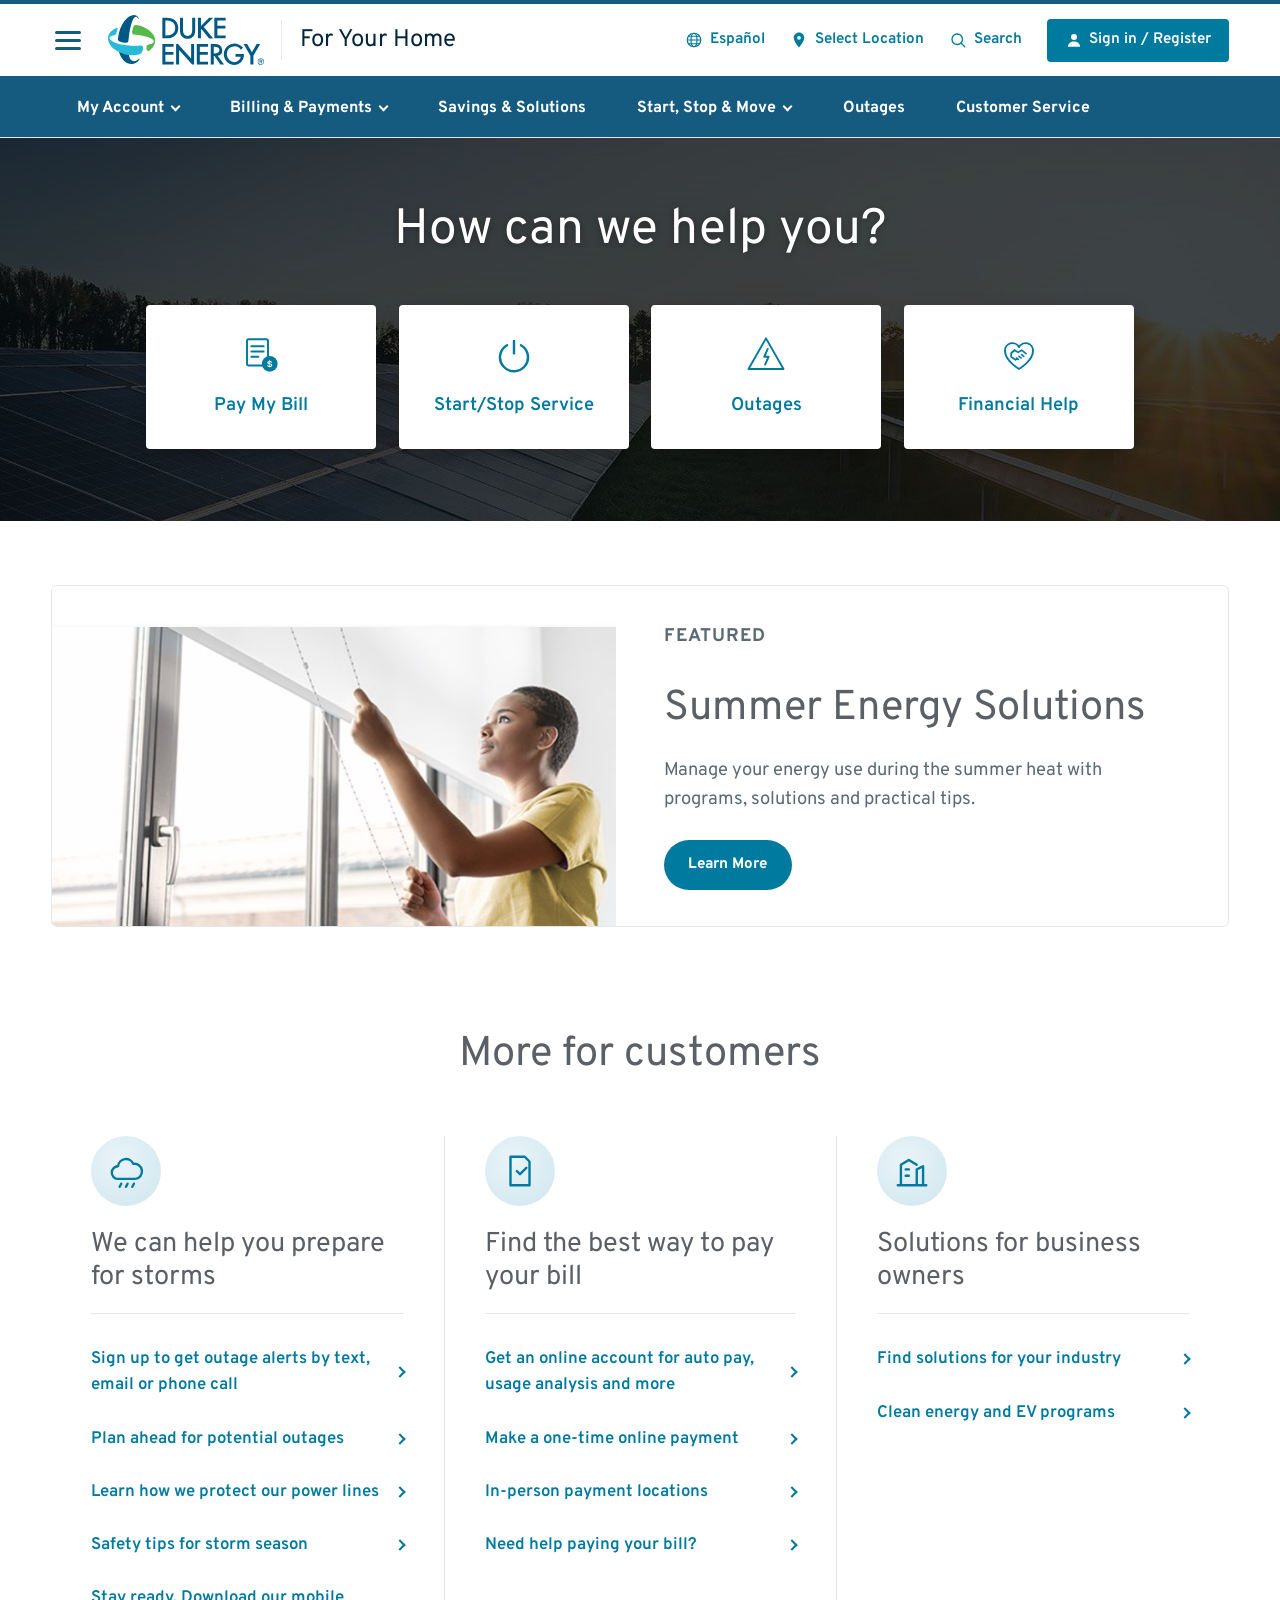
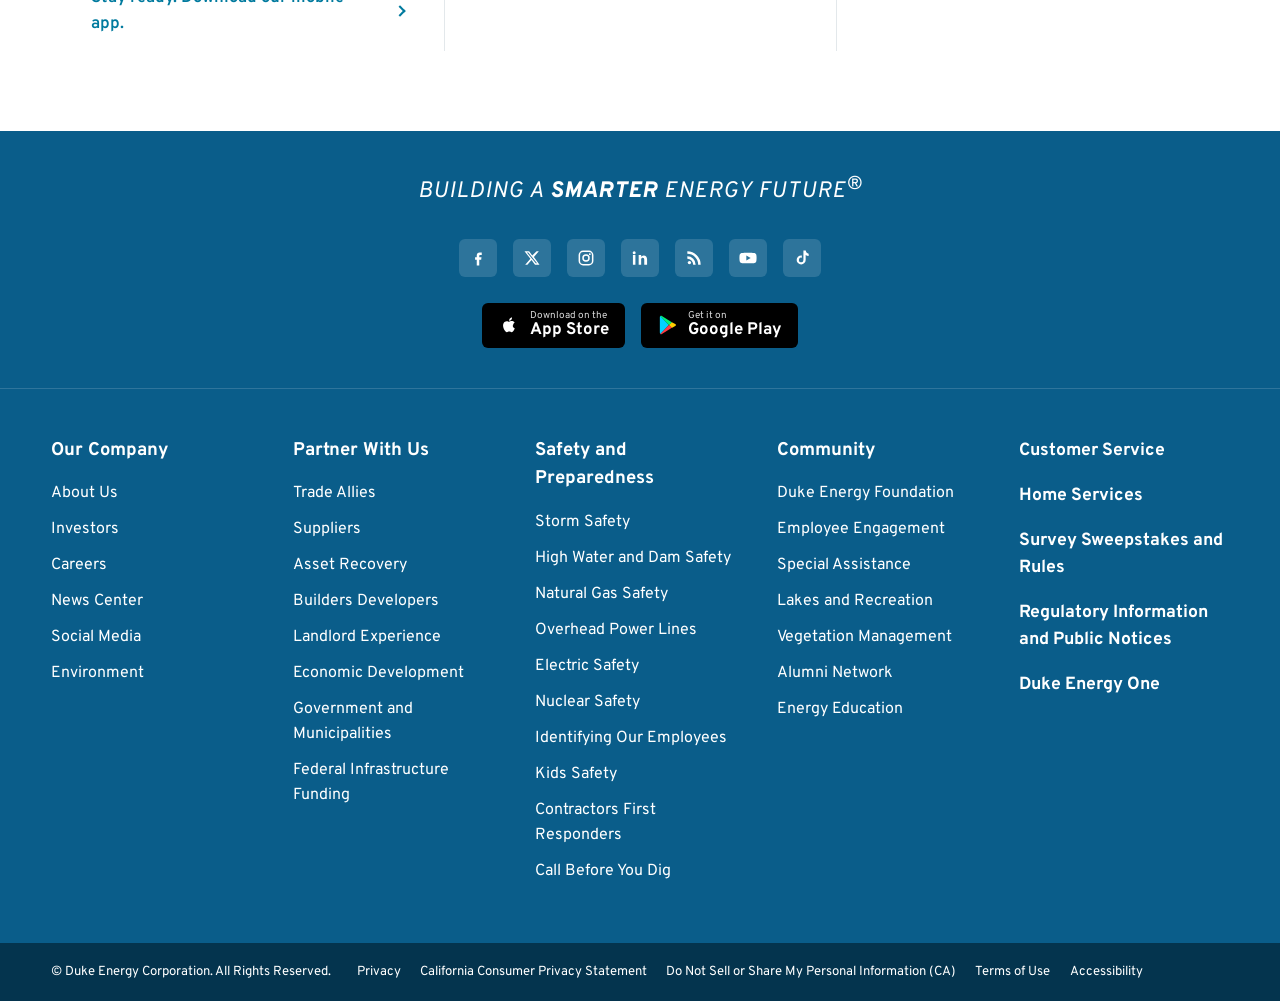
==== bill.html @ d76aa955 "Add pages 2 and 3 to the energy bill Adds the 'We're here for you / Important to know' page (2) and " ====
<!DOCTYPE html>
<html lang="en">
<head>
  <meta charset="UTF-8" />
  <meta name="viewport" content="width=device-width, initial-scale=1.0" />
  <title>Your Energy Bill | Duke Energy</title>
  <link rel="stylesheet" href="styles.css" />
  <link rel="preconnect" href="https://fonts.googleapis.com" />
  <link href="https://fonts.googleapis.com/css2?family=Overpass:wght@400;500;600;700;800&display=swap" rel="stylesheet" />
</head>
<body class="billbody">
  <!-- Educational replica — recreated styling/logo; not affiliated with Duke Energy. -->

  <div class="billbar container">
    <a href="dashboard.html" class="billbar__back">&larr; Back to My Account</a>
    <button class="dbtn dbtn--primary" id="printBtn">Download / Print PDF</button>
  </div>

  <div class="billpage" id="billPage">
    <!-- ===== Top: masthead ===== -->
    <div class="bill-top">
      <div class="bill-brand">
        <span class="bill-brand__mark">
          <img src="assets/logoduke.svg" alt="Duke Energy" class="bill-logo" />
          <span class="bill-brand__sub">FLORIDA</span>
        </span>
        <div class="bill-brand__contact">
          <span>duke-energy.com</span>
          <span>1-800-777-9898</span>
        </div>
      </div>
      <div class="bill-head">
        <h1>Your Energy Bill</h1>
        <span class="bill-head__page">Page 1 of 3</span>
        <table class="bill-head__meta">
          <tr><td class="lbl">Service address</td><td></td></tr>
          <tr><td class="name" id="bName"></td><td class="bill-head__date"><span>Bill date &nbsp;&nbsp;&nbsp;&nbsp;&nbsp;&nbsp;&nbsp;&nbsp;&nbsp;&nbsp;&nbsp;&nbsp;&nbsp;&nbsp;&nbsp;&nbsp;&nbsp;&nbsp;&nbsp;&nbsp;&nbsp;&nbsp;</span><strong id="bBillDate"></strong></td></tr>
          <tr><td id="bAddr1"></td><td class="bill-head__date"><span>For service &nbsp;&nbsp;&nbsp;&nbsp;&nbsp;&nbsp;&nbsp;&nbsp;&nbsp;</span><strong id="bService"></strong></td></tr>
          <tr><td id="bAddr2"></td><td class="bill-head__date"><span>&nbsp;&nbsp;&nbsp;&nbsp;&nbsp;&nbsp;&nbsp;&nbsp;&nbsp;&nbsp;&nbsp;&nbsp;&nbsp;&nbsp;&nbsp;&nbsp;&nbsp;&nbsp;&nbsp;&nbsp;&nbsp;&nbsp;&nbsp;&nbsp;&nbsp;&nbsp;&nbsp;&nbsp;&nbsp;&nbsp;&nbsp;&nbsp;&nbsp;&nbsp;&nbsp;&nbsp;&nbsp;&nbsp;&nbsp;&nbsp;&nbsp;&nbsp;&nbsp;&nbsp;&nbsp;&nbsp;&nbsp;&nbsp;&nbsp;</span><strong id="bDays"></strong></td></tr>
          <tr><td></td><td class="bill-head__acct"><span>Account number</span><strong id="bAcct"></strong></td></tr>
        </table>
      </div>
    </div>

    <!-- ===== Billing summary + thank you ===== -->
    <div class="bill-mid">
      <div class="bill-summary">
        <h2 class="bill-h">Billing summary</h2>
        <table class="bill-sumtable" id="bSummary"></table>
      </div>
      <div class="bill-thanks">
        <span class="bill-thanks__icon">
          <svg viewBox="0 0 24 24" fill="currentColor" aria-hidden="true"><circle cx="12" cy="12" r="11"/><text x="12" y="17" text-anchor="middle" font-size="14" font-weight="700" fill="#fff" font-family="Arial">$</text></svg>
        </span>
        <p class="bill-thanks__lead">Thank you for your payment.</p>
        <p>Do you or does someone you know need help with energy bills or other essentials as a result of the pandemic? Help is available through new and existing federal assistance programs for those that qualify.</p>
        <p>Duke Energy is here to help you save on your summer energy bills. See all the ways we can help you lower your energy use and better manage your bills at duke-energy.com/SummerHeat.</p>
      </div>
    </div>

    <!-- ===== Usage snapshot ===== -->
    <h2 class="bill-h bill-h--usage">Your usage snapshot</h2>
    <div class="bill-usage">
      <div class="bill-chart">
        <p class="bill-chart__title">Electric usage history</p>
        <div class="bill-chart__plot" id="bChart"></div>
      </div>
    </div>
    <p class="bill-temp__title">Average temperature in degrees</p>
    <div class="bill-temp" id="bTemps"></div>
    <table class="bill-usetable">
      <thead><tr><th></th><th>Current Month</th><th id="bLastYearHd"></th><th>12-Month Usage</th><th>Avg Monthly Usage</th></tr></thead>
      <tbody>
        <tr>
          <td class="bill-usetable__row">Electric (kWh)</td>
          <td id="bCurMonth"></td>
          <td id="bLastYear"></td>
          <td id="b12mo"></td>
          <td id="bAvg"></td>
        </tr>
      </tbody>
    </table>
    <p class="bill-usetable__note">12-month usage based on most recent history</p>

    <!-- ===== Payment stub ===== -->
    <div class="bill-perf"><span>Please return this portion with your payment.  Thank you for your business.</span></div>

    <div class="bill-stub">
      <div class="bill-stub__left">
        <div class="bill-brand">
          <span class="bill-brand__mark bill-brand__mark--sm">
            <img src="assets/logoduke.svg" alt="Duke Energy" class="bill-logo bill-logo--sm" />
            <span class="bill-brand__sub">FLORIDA</span>
          </span>
        </div>
        <p class="bill-stub__mail">Duke Energy Return Mail<br>PO Box 1090<br>Charlotte, NC 28201-1090</p>
        <p class="bill-stub__cust"><strong id="bStubName"></strong><br><span id="bStubAddr1"></span><br><span id="bStubAddr2"></span></p>
        <p class="bill-stub__proc">Duke Energy Payment Processing<br>PO Box 1094<br>Charlotte, NC 28201-1094</p>
      </div>
      <div class="bill-stub__right">
        <p class="bill-stub__note"><strong>Mail your payment at least 7 days before the due date</strong> or pay instantly at duke-energy.com/billing.</p>
        <div class="bill-stub__acctrow">
          <span>Account number</span><strong id="bStubAcct"></strong>
        </div>
        <div class="bill-stub__draft">
          <p class="bill-stub__drafthd">Amount of automatic draft</p>
          <div class="bill-stub__draftbox">
            <div class="bill-stub__amt"><strong id="bStubAmt"></strong><span>by <em id="bStubDue"></em></span></div>
            <p class="bill-stub__draftnote">Your payment is scheduled to be made by monthly automatic draft on <span id="bStubDue2"></span></p>
          </div>
        </div>
        <div class="bill-stub__lines">
          <div><span class="bill-stub__line"></span><small>Add here, to help others with a contribution to Share the Light</small></div>
          <div><span class="bill-stub__line"></span><small>Amount enclosed</small></div>
        </div>
      </div>
    </div>
    <div class="bill-barcode" id="bBarcode"></div>
  </div>

  <!-- ===================== PAGE 2 ===================== -->
  <div class="billpage billpage--cont">
    <div class="bill-pagehead">
      <div class="bill-brand">
        <span class="bill-brand__mark">
          <img src="assets/logoduke.svg" alt="Duke Energy" class="bill-logo" />
          <span class="bill-brand__sub">FLORIDA</span>
        </span>
        <div class="bill-brand__contact">
          <span>duke-energy.com</span>
          <span>1-800-777-9898</span>
        </div>
      </div>
      <div class="bill-pagehead__right">
        <span>Page 2 of 3</span>
        <span>Account number <strong id="p2Acct"></strong></span>
      </div>
    </div>

    <div class="bill-cols2">
      <!-- We're here for you -->
      <div>
        <h2 class="bill-hh">We&rsquo;re here for you</h2>

        <div class="bill-sec">
          <h4>Report an emergency</h4>
          <div class="bill-line"><span>Electric outage</span><span class="v">duke-energy.com/outages<br>800.419.6356</span></div>
        </div>

        <div class="bill-sec">
          <h4>Convenient ways to pay your bill</h4>
          <div class="bill-line"><span>Online</span><span class="v">duke-energy.com/billing</span></div>
          <div class="bill-line"><span>Automatically from your bank account</span><span class="v">duke-energy.com/automatic-draft</span></div>
          <div class="bill-line"><span>Speedpay (fee may apply)</span><span class="v">duke-energy.com/pay-now<br>1-800-777-9898</span></div>
          <div class="bill-line"><span>By mail payable to Duke Energy</span><span class="v">P.O. Box 1094<br>Charlotte, NC 28201-1094</span></div>
          <div class="bill-line"><span>In person</span><span class="v">duke-energy.com/location</span></div>
        </div>

        <div class="bill-sec">
          <h4>Help managing your account <span class="muted">(not applicable for all customers)</span></h4>
          <div class="bill-line"><span>Register for free paperless billing</span><span class="v">duke-energy.com/paperless</span></div>
          <div class="bill-line"><span>Home</span><span class="v">duke-energy.com/manage-home</span></div>
          <div class="bill-line"><span>Business</span><span class="v">duke-energy.com/manage-bus</span></div>
        </div>

        <div class="bill-sec">
          <h4>General questions or concerns</h4>
          <div class="bill-line"><span>Online</span><span class="v">duke-energy.com</span></div>
          <div class="bill-line"><span>Home: Mon - Fri (7 a.m. to 7 p.m.)</span><span class="v">1-800-777-9898</span></div>
          <div class="bill-line"><span>Business: Mon - Fri (7 a.m. to 6 p.m.)</span><span class="v">866.582.6345</span></div>
          <div class="bill-line"><span>For hearing impaired TDD/TTY</span><span class="v">888.762.2724 or 711</span></div>
          <div class="bill-line"><span>International</span><span class="v">1.407.629.1010</span></div>
        </div>

        <div class="bill-sec">
          <h4>Check utility rates</h4>
          <div class="bill-line"><span>Check rates and charges</span><span class="v">duke-energy.com/rates</span></div>
        </div>

        <div class="bill-sec">
          <h4>Correspond with Duke Energy Florida <span class="muted">(not for payment)</span></h4>
          <div class="bill-line"><span>P.O. Box 1771<br>St. Petersburg, FL 33731</span><span class="v"></span></div>
        </div>
      </div>

      <!-- Important to know -->
      <div>
        <h2 class="bill-hh">Important to know</h2>
        <div class="bill-imp">
          <h4>Your next meter reading: <span id="p2NextRead"></span></h4>
          <p>Make sure we can safely access your meter. Don&rsquo;t worry if your digital meter flashes eights from time to time. That&rsquo;s a normal part of the energy measuring process.</p>
        </div>
        <div class="bill-imp">
          <h4>Your electric service may be disconnected if your payment is past due</h4>
          <p>If payment for your electric service is past due, we may begin disconnection procedures. If your service is disconnected because of a missed payment, you must pay your past-due balance in full, plus a reconnection fee of $12.94 during office hours or $19.48 after hours, before your service will be reconnected. A security deposit may also be required.</p>
        </div>
        <div class="bill-imp">
          <h4>Electric service does not depend on payment for other products or services</h4>
          <p>Non-payment for non-regulated products or services (such as surge protection or equipment service contracts) may result in removal from the program but will not result in disconnection of electric service.</p>
        </div>
        <div class="bill-imp">
          <h4>When you pay by check</h4>
          <p>We may process the payment as a regular check or convert it into a one-time electronic check payment.</p>
        </div>
        <div class="bill-imp">
          <h4>Late payment charges</h4>
          <p>A late payment charge of 0.0% will be added for any past due utility balance not paid by the due date.</p>
        </div>
        <div class="bill-imp">
          <h4>Storm Recovery Charge</h4>
          <p>This bill charge was approved in a financing order issued to DEF by the FPSC to recover storm recovery property. As approved by the FPSC, a special purpose entity is the owner of the rights to collect the storm recovery charge and DEF acts as the agent collecting for the special purpose entity. Visit duke-energy.com/SRC to learn more.</p>
        </div>
        <div class="bill-imp">
          <h4>Para nuestros clientes que hablan Espa&ntilde;ol</h4>
          <p>Representantes biling&uuml;es est&aacute;n disponibles para asistirle de lunes a viernes de 7 a.m. - 7 p.m. Para obtener m&aacute;s informaci&oacute;n o reportar problemas con su servicio el&eacute;ctrico, favor de llamar al 1-800-777-9898.</p>
        </div>
      </div>
    </div>
  </div>

  <!-- ===================== PAGE 3 ===================== -->
  <div class="billpage billpage--cont">
    <div class="bill-pagehead">
      <div class="bill-brand">
        <span class="bill-brand__mark">
          <img src="assets/logoduke.svg" alt="Duke Energy" class="bill-logo" />
          <span class="bill-brand__sub">FLORIDA</span>
        </span>
        <div class="bill-brand__contact">
          <span>duke-energy.com</span>
          <span>1-800-777-9898</span>
        </div>
      </div>
      <div class="bill-pagehead__right">
        <span>Page 3 of 3</span>
        <span>Account number <strong id="p3Acct"></strong></span>
      </div>
    </div>

    <h2 class="bill-hh">Your usage snapshot - Continued</h2>
    <div class="bill-usebox">
      <p class="bill-detbox__title">Current electric usage for meter number <span id="p3Meter"></span></p>
      <p class="bill-usebox__loc">Location: HOUSE</p>
      <div class="bill-li"><span>Actual reading on <span id="p3ActLabel"></span></span><span id="p3Actual"></span></div>
      <div class="bill-li bill-li--ul"><span>Previous reading on <span id="p3PrevLabel"></span></span><span id="p3Prev"></span></div>
      <div class="bill-li bill-li--ul2"><span>Energy Used</span><span id="p3Used"></span></div>
      <div class="bill-li"><span>Billed kWh</span><span id="p3Billed"></span></div>
    </div>

    <div class="bill-usebox">
      <p class="bill-detbox__title">Street Lighting</p>
      <p class="bill-detbox__sub">Billing period <span id="p3SLPeriod"></span></p>
      <table class="bill-sltable">
        <thead><tr><th>Description</th><th>Quantity</th><th>Usage</th></tr></thead>
        <tbody>
          <tr><td>SV 95HL UG WP5</td><td>1</td><td>46 kWh</td></tr>
        </tbody>
        <tfoot><tr><td>Total</td><td>1</td><td>46 kWh</td></tr></tfoot>
      </table>
    </div>

    <h2 class="bill-hh">Billing details - Lighting</h2>
    <div class="bill-detail">
      <div class="bill-detbox">
        <p class="bill-detbox__title">Billing Period - <span id="p3LightPeriod"></span></p>
        <div id="p3LightRows"></div>
      </div>
      <p class="bill-detnote">Your current rate is Street Lighting Service - Residential Subdivisions (SLR).</p>
    </div>

    <h2 class="bill-hh">Billing details - Electric</h2>
    <div class="bill-detail">
      <div class="bill-detbox">
        <p class="bill-detbox__title">Billing Period - <span id="p3ElecPeriod"></span></p>
        <p class="bill-detbox__sub">Meter - <span id="p3ElecMeter"></span></p>
        <div id="p3ElecRows"></div>
      </div>
      <p class="bill-detnote">Your current rate is Residential Service (RES).</p>
    </div>

    <h2 class="bill-hh">Billing details - Taxes</h2>
    <div class="bill-detail">
      <div class="bill-detbox">
        <div class="bill-li"><span>Sales Tax For Utility</span><span id="p3Tax"></span></div>
        <div class="bill-li bill-li--total"><span>Total Taxes</span><span id="p3TaxTotal"></span></div>
      </div>
      <p class="bill-detnote"></p>
    </div>
  </div>

  <script src="accounts.js?v=5"></script>
  <script src="bill.js?v=4"></script>
</body>
</html>
---- styles.css ----
:root {
  --navy: #04263d;
  --teal: #007a9e;
  --teal-dark: #0a5c87;
  --teal-bright: #2aa7c4;
  --accent: #007a9e;
  --accent-dark: #0a5c87;
  --ink: #34393d;
  --muted: #5b6b73;
  --line: #e3e8eb;
  --bg-soft: #f4f7f8;
  --white: #fff;
  --radius: 10px;
  --shadow: 0 8px 28px rgba(0, 60, 95, 0.12);

  /* Duke-specific */
  --duke-nav: #155b80;
  --duke-footer: #0a5d8a;
  --duke-footer-dark: #04344e;
  --duke-link: #007a9e;
}

* { box-sizing: border-box; }

body {
  margin: 0;
  font-family: "Interstate", "Overpass", "Helvetica Neue", Arial, sans-serif;
  color: var(--ink);
  background: var(--white);
  line-height: 1.55;
}

img { max-width: 100%; display: block; }
a { color: var(--teal-dark); text-decoration: none; }
a:hover { text-decoration: underline; }

.container { width: min(1180px, 92%); margin: 0 auto; }

/* Buttons */
.btn {
  display: inline-flex;
  align-items: center;
  gap: .5rem;
  font-weight: 700;
  border: 2px solid transparent;
  border-radius: 999px;
  padding: .7rem 1.4rem;
  cursor: pointer;
  font-size: .95rem;
  transition: transform .12s ease, background .15s ease, color .15s ease;
  text-decoration: none;
}
.btn:hover { text-decoration: none; transform: translateY(-1px); }
.btn--sm { padding: .35rem .9rem; font-size: .8rem; }
.btn--lg { padding: .85rem 1.9rem; font-size: 1.05rem; }
.btn--primary { background: var(--teal-dark); color: #fff; }
.btn--primary:hover { background: var(--navy); }
.btn--accent { background: var(--accent); color: #fff; }
.btn--accent:hover { background: var(--accent-dark); }
.btn--ghost { background: transparent; color: #fff; border-color: rgba(255,255,255,.7); }
.btn--ghost:hover { background: rgba(255,255,255,.15); }

/* Topbar */
.topbar { background: var(--navy); color: #cfe4ee; font-size: .82rem; }
.topbar__inner { display: flex; justify-content: space-between; align-items: center; padding: .45rem 0; }
.topbar a { color: #cfe4ee; }
.topbar a:hover { color: #fff; }
.topbar__divider { margin: 0 .65rem; opacity: .4; }
.topbar__right { display: flex; align-items: center; gap: .7rem; }
.topbar__phone { font-weight: 700; color: #fff !important; }

/* Gold brand bar */
.goldbar { height: 7px; background: linear-gradient(90deg, #f6bc00 0%, #FFD200 50%, #f6bc00 100%); }

/* Header */
.header { background: #fff; position: sticky; top: 0; z-index: 50; box-shadow: 0 1px 0 var(--line); }
.header__row { display: flex; align-items: stretch; gap: 1.6rem; padding: 0; }

.logo { display: flex; align-items: center; gap: .6rem; padding: .7rem 0; }
.logo img { display: block; height: 46px; width: auto; }
.logo--footer img { height: 44px; }
.logo__mark {
  width: 46px; height: 46px; border-radius: 8px;
  background: linear-gradient(135deg, var(--teal-bright), var(--teal-dark));
  color: #fff; font-weight: 800; font-size: 1.15rem;
  display: grid; place-items: center; letter-spacing: -1px;
}
.logo__text { display: flex; flex-direction: column; line-height: 1; font-weight: 800; color: var(--navy); font-size: 1.05rem; letter-spacing: .5px; }
.logo__text strong { color: var(--teal); }
.logo__text small { font-weight: 600; font-size: .55rem; letter-spacing: 2px; color: var(--muted); margin-top: 3px; }

/* Audience tabs (For Your Home / Business) */
.audience-toggle { display: flex; align-items: flex-end; gap: 2px; }
.audience-toggle__btn { border: 0; background: transparent; padding: 0 1.1rem; font-weight: 600; color: var(--navy); cursor: pointer; font-size: .98rem; align-self: stretch; }
.audience-toggle__btn.is-active { background: var(--bg-soft); color: var(--navy); box-shadow: inset 0 -3px 0 var(--navy); }

.nav-toggle { display: none; flex-direction: column; gap: 5px; background: none; border: 0; cursor: pointer; padding: 6px; margin-left: auto; align-self: center; }
.nav-toggle span { width: 26px; height: 3px; background: var(--navy); border-radius: 2px; }

/* Primary nav (top white row, right side) */
.topnav { margin-left: auto; display: flex; align-items: stretch; }
.topnav__list { list-style: none; display: flex; gap: .1rem; margin: 0; padding: 0; align-items: stretch; }
.topnav__list > li { display: flex; }
.topnav__icons { display: flex; align-items: center; gap: .1rem; padding-left: .6rem; }

/* Secondary nav (gray bar, left side) */
.subnav { background: var(--bg-soft); border-top: 1px solid var(--line); border-bottom: 1px solid var(--line); }
.subnav__row { display: flex; align-items: center; justify-content: space-between; gap: 1rem; }
.subnav__news { color: #005faa; font-size: .92rem; white-space: nowrap; }
.subnav__news:hover { text-decoration: underline; }
.mainnav { position: static; }
.mainnav__list { list-style: none; display: flex; gap: .2rem; margin: 0; padding: 0; align-items: stretch; }
.has-mega { display: flex; }
.mainnav__top {
  background: none; border: 0; font: inherit; font-weight: 700; color: var(--navy);
  padding: 1.05rem 1.05rem; display: flex; align-items: center; gap: .55rem;
  cursor: pointer; font-size: .95rem; border-bottom: 3px solid transparent;
}
.has-mega:hover .mainnav__top,
.mainnav__top:focus-visible { background: var(--bg-soft); color: var(--teal-dark); }
.chev { width: 7px; height: 7px; border-right: 2px solid currentColor; border-bottom: 2px solid currentColor; transform: translateY(-2px) rotate(45deg); transition: transform .18s ease; }
.has-mega:hover .chev { transform: translateY(1px) rotate(-135deg); }

/* Mega menu panel */
.mega {
  display: none; position: absolute; left: 0; right: 0; top: 100%;
  background: var(--bg-soft); box-shadow: 0 14px 24px rgba(0,60,95,.12);
  border-top: 1px solid var(--line); z-index: 60;
}
.has-mega:hover .mega { display: block; }
.mega__inner { display: flex; gap: 4rem; padding: 2.4rem 0 2.8rem; align-items: flex-start; }
.mega__col { display: flex; flex-direction: column; gap: 1.6rem; min-width: 220px; }
.mega__group ul { list-style: none; margin: .4rem 0 0; padding: 0; }
.mega__group li { margin: 0; }
.mega__head { display: block; color: #005faa; font-weight: 700; font-size: 1.12rem; }
.mega__head--solo { font-size: 1.12rem; }
.mega__group a:not(.mega__head) { display: block; color: #333; padding: .32rem 0; font-size: 1rem; }
.mega__group a:not(.mega__head):hover { color: #005faa; text-decoration: none; }
.mega__head:hover { text-decoration: underline; }

.navicon { background: none; border: 0; color: #005faa; cursor: pointer; font-size: 1.2rem; padding: .4rem; line-height: 1; }
.navicon:hover { color: var(--teal-dark); }
.navicon--user { font-size: 1.45rem; }

/* Hero */
.hero { position: relative; overflow: hidden; }
.hero__slide { display: none; min-height: 460px; background-image: var(--img); background-size: cover; background-position: center right; position: relative; }
.hero__slide::before { content: ""; position: absolute; inset: 0; background: linear-gradient(90deg, rgba(0,42,85,.88) 0%, rgba(0,55,107,.6) 38%, rgba(0,55,107,.05) 68%, rgba(0,55,107,0) 100%); }
.hero__slide.is-active { display: block; animation: fade .6s ease; }
@keyframes fade { from { opacity: 0; } to { opacity: 1; } }
.hero__inner { display: flex; align-items: center; min-height: 460px; padding: 3rem 0; position: relative; z-index: 1; }
.hero__content { max-width: 560px; color: #fff; }
.hero__eyebrow { text-transform: uppercase; letter-spacing: 2px; font-weight: 700; font-size: .8rem; color: #ffd9ad; margin: 0 0 .6rem; }
.hero__title { font-size: clamp(1.9rem, 4vw, 3rem); line-height: 1.1; margin: 0 0 1rem; }
.hero__sub { font-size: 1.1rem; margin: 0 0 1.6rem; color: rgba(255,255,255,.92); }

.hero__arrow { position: absolute; top: 50%; transform: translateY(-50%); background: rgba(255,255,255,.2); border: 0; color: #fff; width: 46px; height: 46px; border-radius: 50%; font-size: 1.6rem; cursor: pointer; }
.hero__arrow:hover { background: rgba(255,255,255,.35); }
.hero__arrow--prev { left: 18px; }
.hero__arrow--next { right: 18px; }
.hero__dots { position: absolute; bottom: 18px; left: 50%; transform: translateX(-50%); display: flex; gap: 10px; }
.hero__dots button { width: 11px; height: 11px; border-radius: 50%; border: 0; background: rgba(255,255,255,.5); cursor: pointer; }
.hero__dots button.is-active { background: #fff; }

/* Quick actions */
.quick { background: #fff; margin-top: -32px; position: relative; z-index: 5; }
.quick__grid { display: grid; grid-template-columns: repeat(5, 1fr); gap: 1rem; background: #fff; border-radius: var(--radius); box-shadow: var(--shadow); padding: 1.4rem; }
.quick__card { display: flex; flex-direction: column; align-items: center; gap: .6rem; padding: 1rem .5rem; border-radius: 8px; color: var(--ink); font-weight: 700; text-align: center; }
.quick__card:hover { background: var(--bg-soft); text-decoration: none; color: var(--teal-dark); }
.quick__icon { width: 30px; height: 30px; color: var(--teal-dark); }
.quick__label { font-size: .9rem; }

/* Section helpers */
.eyebrow { text-transform: uppercase; letter-spacing: 2px; font-weight: 700; font-size: .8rem; color: var(--accent); margin: 0 0 .5rem; }
.section-title { font-size: 1.9rem; text-align: center; color: var(--navy); margin: 0 0 2rem; }
.link-arrow { font-weight: 700; color: var(--teal-dark); }

/* Feature band */
.feature { padding: 4.5rem 0; }
.feature__inner { display: grid; grid-template-columns: 1.1fr .9fr; gap: 3rem; align-items: center; }
.feature__text h2 { font-size: 2.1rem; color: var(--navy); margin: 0 0 1rem; }
.feature__text p { color: var(--muted); font-size: 1.05rem; margin: 0 0 1.6rem; }
.feature__chart { background: var(--bg-soft); border-radius: var(--radius); padding: 2rem; display: flex; align-items: flex-end; gap: 1rem; height: 260px; }
.feature__chart .bar { flex: 1; background: linear-gradient(180deg, var(--teal-bright), var(--teal)); border-radius: 6px 6px 0 0; }
.feature__chart .bar--peak { background: linear-gradient(180deg, var(--accent), var(--accent-dark)); }

/* Promo cards */
.promos { padding: 4.5rem 0; background: var(--bg-soft); }
.promos__grid, .stories__grid { display: grid; grid-template-columns: repeat(3, 1fr); gap: 1.8rem; }
.card { background: #fff; border-radius: var(--radius); overflow: hidden; box-shadow: 0 4px 18px rgba(0,60,95,.08); transition: transform .15s ease, box-shadow .15s ease; }
.card:hover { transform: translateY(-4px); box-shadow: var(--shadow); }
.card__accent { display: block; height: 6px; background: var(--c); }
.card__body { padding: 1.6rem; }
.card__body h3 { margin: 0 0 .6rem; color: var(--navy); }
.card__body p { color: var(--muted); margin: 0 0 1rem; }

/* Stories */
.stories { padding: 4.5rem 0; }
.story { background: #fff; border-radius: var(--radius); overflow: hidden; border: 1px solid var(--line); }
.story__img { height: 190px; overflow: hidden; }
.story__img img { width: 100%; height: 100%; object-fit: cover; display: block; transition: transform .3s ease; }
.story:hover .story__img img { transform: scale(1.04); }
.story__body { padding: 1.3rem; }
.story__tag { display: inline-block; background: var(--bg-soft); color: var(--teal-dark); font-weight: 700; font-size: .72rem; text-transform: uppercase; letter-spacing: 1px; padding: .25rem .7rem; border-radius: 999px; margin-bottom: .7rem; }
.story__body h3 { margin: 0 0 1rem; font-size: 1.15rem; color: var(--navy); }

/* Signup */
.signup { background: linear-gradient(115deg, var(--navy), var(--teal-dark)); color: #fff; padding: 3rem 0; }
.signup__inner { display: flex; justify-content: space-between; align-items: center; gap: 2rem; flex-wrap: wrap; }
.signup h2 { margin: 0 0 .3rem; font-size: 1.7rem; }
.signup p { margin: 0; color: rgba(255,255,255,.85); }
.signup__form { display: flex; gap: .6rem; flex: 1; min-width: 320px; max-width: 480px; }
.signup__form input { flex: 1; border: 0; border-radius: 999px; padding: .8rem 1.2rem; font-size: 1rem; }

/* Footer */
.footer { font-size: .92rem; }
.footer a { color: #fff; }
.footer a:hover { color: #fff; text-decoration: underline; }

.footer__top { background: #2b5aa6; color: #fff; padding: 3rem 0 2.5rem; }
.footer__grid { display: grid; grid-template-columns: 1.3fr 1fr 1fr 1fr 1.1fr; gap: 1.5rem 2rem; }
.footer__brand img { height: 42px; width: auto; }
.footer__col { list-style: none; margin: 0; padding: 0; }
.footer__col li { margin-bottom: .7rem; }
.footer__col a { font-weight: 600; }
.footer__care-label { font-weight: 700; margin: 0 0 .4rem; }
.footer__care-num { margin: 0; font-weight: 600; }

.footer__news { margin-top: 2rem; text-align: center; }
.footer__news hr { border: 0; border-top: 1px solid rgba(255,255,255,.35); margin: 0 0 2rem; }
.footer__news p { max-width: 760px; margin: 0 auto 1.4rem; font-weight: 600; }
.footer__news-btn { display: inline-block; background: #fff; color: #2b5aa6; font-weight: 700; padding: .7rem 1.5rem; border-radius: 4px; }
.footer__news-btn:hover { text-decoration: none; background: #eef3fb; }

.footer__bottom { background: #0a1f33; color: #cdd7e0; padding: 2rem 0; text-align: center; }
.footer__social { display: flex; gap: .7rem; justify-content: center; margin-bottom: 1.2rem; }
.footer__social a { width: 38px; height: 38px; border-radius: 50%; background: rgba(255,255,255,.12); display: grid; place-items: center; font-weight: 700; color: #fff; }
.footer__social a:hover { background: #2b5aa6; text-decoration: none; }
.footer__legal { list-style: none; display: flex; gap: 1.4rem; justify-content: center; margin: 0 0 1rem; padding: 0; }
.footer__legal a { color: #cdd7e0; }
.footer__copy { font-size: .78rem; color: #8fa3b5; margin: 0; line-height: 1.7; }
.footer__disclaimer { color: #6f8597; }

/* Login modal */
.modal { position: fixed; inset: 0; z-index: 100; display: none; }
.modal.is-open { display: block; }
.modal__overlay { position: absolute; inset: 0; background: rgba(2, 41, 63, .55); backdrop-filter: blur(2px); }
.modal__dialog { position: relative; width: min(420px, 92%); margin: 7vh auto 0; background: #fff; border-radius: 14px; box-shadow: 0 24px 60px rgba(0,0,0,.3); padding: 2.2rem; animation: pop .2s ease; }
@keyframes pop { from { transform: translateY(12px); opacity: 0; } to { transform: none; opacity: 1; } }
.modal__close { position: absolute; top: 12px; right: 16px; background: none; border: 0; font-size: 1.8rem; line-height: 1; color: var(--muted); cursor: pointer; }
.modal__brand { display: flex; align-items: center; margin-bottom: 1rem; }
.modal__brand img { height: 40px; width: auto; }
.modal__title { font-size: 1.3rem; color: var(--navy); margin: 0 0 1.4rem; }
.loginform { display: flex; flex-direction: column; gap: 1rem; }
.loginform label { font-weight: 700; font-size: .85rem; color: var(--ink); display: flex; flex-direction: column; gap: .35rem; }
.loginform input { border: 1px solid var(--line); border-radius: 8px; padding: .7rem .9rem; font-size: 1rem; font-family: inherit; }
.loginform input:focus { outline: 2px solid var(--teal); border-color: var(--teal); }
.loginform__error { color: #c0392b; font-weight: 700; font-size: .85rem; margin: 0; }
.loginform__submit { justify-content: center; margin-top: .3rem; }
.loginform__links { display: flex; justify-content: space-between; font-size: .82rem; }

/* Dashboard */
.btn--ghost-dark { background: transparent; color: var(--teal-dark); border-color: var(--teal-dark); }
.btn--ghost-dark:hover { background: var(--bg-soft); }

/* Account header (dashboard) */
.acct-header { background: #fff; box-shadow: 0 1px 0 var(--line); position: sticky; top: 0; z-index: 50; }
.acct-header__row { display: flex; align-items: center; justify-content: space-between; gap: 1rem; padding: .6rem 0; flex-wrap: wrap; }
.acct-header__right { display: flex; align-items: center; gap: 1rem; flex-wrap: wrap; }
.acct-header__phone { color: var(--navy); font-weight: 700; font-size: .9rem; display: inline-flex; align-items: center; gap: .35rem; }
.acct-header__welcome { font-weight: 700; color: var(--teal-dark); }
.acct-nav { background: var(--teal-dark); }
.acct-nav__row { display: flex; gap: .3rem; flex-wrap: wrap; }
.acct-nav__row a { color: #fff; font-weight: 600; padding: .8rem 1rem; font-size: .92rem; }
.acct-nav__row a:hover { background: rgba(255,255,255,.12); text-decoration: none; }
.acct-nav__row a.is-current { background: rgba(255,255,255,.18); }
.dash { background: var(--bg-soft); padding: 2.5rem 0 4rem; min-height: 60vh; }
.dash__greeting { color: var(--navy); margin: 0 0 .3rem; font-size: 1.9rem; }
.dash__sub { color: var(--muted); margin: 0 0 2rem; }
.dash__grid { display: grid; grid-template-columns: 1.1fr .9fr; gap: 1.6rem; margin-bottom: 1.6rem; }

.billcard { background: linear-gradient(120deg, var(--navy), var(--teal-dark)); color: #fff; border-radius: var(--radius); padding: 2rem; box-shadow: var(--shadow); }
.billcard__label { text-transform: uppercase; letter-spacing: 1.5px; font-size: .8rem; opacity: .85; margin: 0 0 .4rem; }
.billcard__amount { font-size: 3rem; font-weight: 800; margin: 0; line-height: 1; }
.billcard__due { margin: .6rem 0 1.4rem; opacity: .9; }
.billcard__actions { display: flex; gap: .8rem; flex-wrap: wrap; }
.billcard__actions .btn--ghost-dark { color: #fff; border-color: rgba(255,255,255,.6); }
.billcard__actions .btn--ghost-dark:hover { background: rgba(255,255,255,.15); }
.billcard__paid { margin: 1.1rem 0 0; font-weight: 700; color: #b6f0c2; }

.usagecard h3 { margin: 0 0 .6rem; color: var(--navy); }
.usagecard { padding: 1.6rem; }
.usagecard__big { font-size: 2.2rem; font-weight: 800; color: var(--teal-dark); margin: 0; }
.usagecard__meta { color: var(--muted); margin: .2rem 0 1.2rem; font-size: .9rem; }
.usagechart { display: flex; align-items: flex-end; gap: .6rem; height: 120px; }
.usagechart__col { flex: 1; display: flex; flex-direction: column; align-items: center; justify-content: flex-end; height: 100%; }
.usagechart__bar { width: 100%; background: linear-gradient(180deg, var(--teal-bright), var(--teal)); border-radius: 5px 5px 0 0; }
.usagechart__col.is-current .usagechart__bar { background: linear-gradient(180deg, var(--accent), var(--accent-dark)); }
.usagechart__lbl { font-size: .72rem; color: var(--muted); margin-top: .35rem; }

.statement { padding: 2rem; }
.statement__head { display: flex; justify-content: space-between; align-items: center; margin-bottom: 1.4rem; }
.statement__head h2 { margin: 0; color: var(--navy); }
.statement__meta { display: grid; grid-template-columns: repeat(2, 1fr); gap: 1rem 2rem; margin: 0 0 1.6rem; padding-bottom: 1.4rem; border-bottom: 1px solid var(--line); }
.statement__meta dt { font-size: .75rem; text-transform: uppercase; letter-spacing: 1px; color: var(--muted); }
.statement__meta dd { margin: .15rem 0 0; font-weight: 700; color: var(--ink); }
.statement__table { width: 100%; border-collapse: collapse; }
.statement__table th, .statement__table td { text-align: left; padding: .7rem .2rem; border-bottom: 1px solid var(--line); }
.statement__table .right { text-align: right; }
.statement__table thead th { font-size: .78rem; text-transform: uppercase; letter-spacing: 1px; color: var(--muted); }
.statement__total td { font-weight: 800; font-size: 1.1rem; color: var(--navy); border-bottom: 0; }

/* Responsive */
@media (max-width: 900px) {
  .header__row { flex-wrap: wrap; align-items: center; }
  .nav-toggle { display: flex; }
  .topnav { display: none; margin: 0; width: 100%; }
  .subnav { display: none; }
  .header.is-open .topnav,
  .header.is-open .subnav { display: block; }
  .topnav__list, .mainnav__list { flex-direction: column; align-items: stretch; }
  .has-mega { flex-direction: column; }
  .topnav__icons { padding: .6rem 0; }
  .mainnav__top { width: 100%; justify-content: space-between; border-bottom: 1px solid var(--line); }
  .subnav__row { flex-direction: column; align-items: stretch; }
  .subnav__news { white-space: normal; padding: .8rem 0; }
  .mega { display: none !important; }
  .chev { display: none; }
  .quick__grid { grid-template-columns: repeat(2, 1fr); }
  .feature__inner { grid-template-columns: 1fr; }
  .promos__grid, .stories__grid { grid-template-columns: 1fr; }
  .footer__grid { grid-template-columns: 1fr 1fr; }
  .dash__grid { grid-template-columns: 1fr; }
  .statement__meta { grid-template-columns: 1fr; }
}
@media (max-width: 560px) {
  .audience-toggle__btn { padding: 0 .7rem; font-size: .85rem; }
  .quick__grid { grid-template-columns: 1fr 1fr; }
  .footer__grid { grid-template-columns: 1fr; }
  .signup__inner { flex-direction: column; align-items: stretch; }
}

/* =====================================================
   DUKE ENERGY SKIN
   ===================================================== */
.topband { height: 4px; background: var(--duke-nav); }

/* Header */
.dh-header { background: #fff; position: sticky; top: 0; z-index: 50; box-shadow: 0 1px 0 var(--line); }
.dh-top { display: flex; align-items: center; gap: 1.1rem; padding: .7rem 0; }
.dh-burger { display: flex; flex-direction: column; gap: 5px; background: none; border: 0; cursor: pointer; padding: 4px; margin-right: .3rem; }
.dh-burger span { width: 26px; height: 3px; background: var(--duke-nav); border-radius: 2px; }
.dh-burger:hover span { background: var(--duke-link); }

/* Slide-out navigation drawer */
.navdrawer { position: fixed; inset: 0; z-index: 200; visibility: hidden; }
.navdrawer.is-open { visibility: visible; }
.navdrawer__overlay { position: absolute; inset: 0; background: rgba(20,30,40,.55); opacity: 0; transition: opacity .25s ease; }
.navdrawer.is-open .navdrawer__overlay { opacity: 1; }
.navdrawer__panel { position: absolute; top: 0; left: 0; height: 100%; width: 380px; max-width: 88vw; background: #fff; box-shadow: 4px 0 24px rgba(0,0,0,.2); transform: translateX(-100%); transition: transform .28s ease; display: flex; flex-direction: column; overflow-y: auto; }
.navdrawer.is-open .navdrawer__panel { transform: translateX(0); }
.navdrawer__head { display: flex; align-items: center; justify-content: space-between; padding: 1.4rem 1.6rem 1.1rem; border-bottom: 1px solid var(--line); }
.navdrawer__head h2 { margin: 0; font-weight: 400; font-size: 2rem; color: #3f464d; }
.navdrawer__close { background: none; border: 0; cursor: pointer; color: var(--duke-link); padding: .3rem; }
.navdrawer__close svg { width: 26px; height: 26px; display: block; }
.navdrawer__body { padding: 0 0 2rem; }
.navdrawer__audience { padding: 1rem 1.6rem; font-size: 1.15rem; color: #3f464d; border-left: 4px solid transparent; }
.navdrawer__audience.is-active { border-left-color: var(--teal-bright); }
.navdrawer__sub, .navdrawer__top { list-style: none; margin: 0; padding: 0; }
.navdrawer__sub li a { padding-left: 2.4rem; }
.navdrawer__sub li:last-child a { border-bottom: 6px solid var(--bg-soft); }
.navdrawer a { display: flex; align-items: center; justify-content: space-between; gap: 1rem; padding: 1rem 1.6rem; color: var(--duke-link); font-weight: 600; font-size: 1.1rem; border-bottom: 1px solid var(--line); }
.navdrawer a:hover { background: var(--bg-soft); text-decoration: none; }
.navdrawer .rchev { width: 9px; height: 9px; border-right: 2px solid currentColor; border-bottom: 2px solid currentColor; transform: rotate(-45deg); display: inline-block; flex: none; }
.dh-logo img { display: block; height: 50px; width: auto; }
.dh-divider { width: 1px; height: 40px; background: var(--line); }
.dh-foryour { font-size: 1.5rem; color: var(--navy); font-weight: 400; }
.dh-utility { margin-left: auto; display: flex; align-items: center; gap: 1.6rem; }
.dh-utility a { color: var(--duke-link); font-weight: 600; font-size: .95rem; display: inline-flex; align-items: center; gap: .4rem; }
.dh-uicon { font-size: 1rem; }
svg.dh-uicon { width: 18px; height: 18px; flex: none; }
.dh-signin svg.dh-uicon { color: #fff; }
.dh-signin { background: var(--duke-link); color: #fff !important; padding: .6rem 1.1rem; border-radius: 4px; }
.dh-signin:hover { background: var(--teal-dark); text-decoration: none; }

/* Primary nav */
.dh-nav { background: var(--duke-nav); }
.dh-nav__row { display: flex; align-items: stretch; gap: 0; }
.dh-item { display: flex; position: relative; }
.dh-link { background: none; border: 0; font: inherit; color: #fff; font-weight: 700; font-size: 1rem; padding: 1rem 1.6rem; cursor: pointer; display: flex; align-items: center; gap: .5rem; border-top: 4px solid transparent; }
.dh-link:hover { text-decoration: none; }
.dh-item.has-dd:hover .dh-link,
.dh-item:hover > .dh-link { background: #fff; color: var(--duke-link); border-top-color: var(--teal-bright); }
.caret { width: 7px; height: 7px; border-right: 2px solid currentColor; border-bottom: 2px solid currentColor; transform: translateY(-2px) rotate(45deg); transition: transform .15s; }
.dh-item.has-dd:hover .caret { transform: translateY(1px) rotate(-135deg); }
.dh-dd { display: none; position: absolute; top: 100%; left: 0; min-width: 300px; background: #fff; box-shadow: 0 16px 28px rgba(0,0,0,.18); padding: .8rem 0; z-index: 60; }
.dh-item.has-dd:hover .dh-dd { display: block; }
.dh-dd a { display: block; color: var(--duke-link); font-weight: 600; padding: .7rem 1.6rem; font-size: 1.05rem; }
.dh-dd a:hover { background: var(--bg-soft); text-decoration: none; }

/* Hero */
.dh-hero { background: url('assets/hero-solar-panels-field-desktop.jpg') center center / cover no-repeat; position: relative; }
.dh-hero::before { content: ""; position: absolute; inset: 0; background: rgba(10,20,28,.45); }
.dh-hero__inner { position: relative; z-index: 1; padding: 3.5rem 0 4.5rem; text-align: center; }
.dh-hero__title { color: #fff; font-weight: 400; font-size: clamp(2rem, 4vw, 3.1rem); margin: 0 0 2.2rem; text-shadow: 0 1px 6px rgba(0,0,0,.3); }
.dh-hero__cards { display: grid; grid-template-columns: repeat(4, minmax(0, 230px)); gap: 1.4rem; justify-content: center; }
.dh-hcard { background: #fff; border-radius: 4px; padding: 1.8rem 1rem; display: flex; flex-direction: column; align-items: center; gap: 1rem; color: var(--duke-link); font-weight: 600; font-size: 1.15rem; box-shadow: 0 6px 18px rgba(0,0,0,.18); }
.dh-hcard:hover { text-decoration: none; transform: translateY(-3px); transition: transform .15s; }
.dh-hcard svg { width: 42px; height: 42px; color: var(--duke-link); }

/* Featured */
.dh-feature { padding: 4rem 0; }
.dh-feature__inner { display: grid; grid-template-columns: 1fr 1fr; gap: 3rem; align-items: center; border: 1px solid var(--line); border-radius: 6px; overflow: hidden; }
.dh-feature__img { min-height: 340px; background: url('assets/featured-summer.jpg') center center / cover no-repeat; }
.dh-feature__text { padding: 2rem 2.5rem 2rem 0; }
.dh-eyebrow { letter-spacing: 1px; font-weight: 700; color: var(--muted); font-size: .82rem; margin: 0 0 .6rem; }
.dh-feature__text h2 { font-size: 2.6rem; font-weight: 400; color: #5a6066; margin: 0 0 1rem; }
.dh-feature__text p { color: var(--muted); font-size: 1.15rem; margin: 0 0 1.6rem; }

/* More for customers */
.dh-more { padding: 2rem 0 5rem; }
.dh-more__title { text-align: center; font-weight: 400; font-size: 2.6rem; color: #5a6066; margin: 0 0 3rem; }
.dh-more__grid { display: grid; grid-template-columns: repeat(3, 1fr); gap: 0; }
.dh-mcol { padding: 0 2.5rem; border-left: 1px solid var(--line); }
.dh-mcol:first-child { border-left: 0; }
.dh-micon { display: inline-grid; place-items: center; width: 70px; height: 70px; border-radius: 50%; background: radial-gradient(circle at 40% 35%, #eaf4f8, #cfe6ef); color: var(--duke-link); margin-bottom: 1.4rem; }
.dh-micon svg { width: 38px; height: 38px; }
.dh-mcol h3 { font-size: 1.7rem; font-weight: 400; color: #5a6066; margin: 0 0 1.2rem; line-height: 1.2; }
.dh-links { list-style: none; margin: 0; padding: 1.2rem 0 0; border-top: 1px solid var(--line); }
.dh-links li { margin: 0; }
.dh-links a { display: flex; justify-content: space-between; align-items: center; gap: 1rem; color: var(--duke-link); font-weight: 600; padding: .85rem 0; border-bottom: 0; font-size: 1.05rem; }
.dh-links a:hover { text-decoration: underline; }
.rchev { flex: none; width: 8px; height: 8px; border-right: 2px solid currentColor; border-top: 2px solid currentColor; transform: rotate(45deg); }

/* Footer */
.dh-footer { background: var(--duke-footer); color: #fff; }
.dh-footer a { color: #fff; }
.dh-footer a:hover { text-decoration: underline; }
.dh-footer__top { text-align: center; padding: 2.5rem 0; border-bottom: 1px solid rgba(255,255,255,.15); }
.dh-tagline { font-size: 1.4rem; font-style: italic; letter-spacing: 1px; margin: 0 0 1.8rem; font-weight: 400; }
.dh-tagline strong { font-weight: 800; }
.dh-social { display: flex; gap: 1rem; justify-content: center; margin-bottom: 1.6rem; }
.dh-social a { width: 38px; height: 38px; border-radius: 6px; background: rgba(255,255,255,.14); display: grid; place-items: center; font-weight: 700; color: #fff; }
.dh-social svg { width: 20px; height: 20px; }
.dh-social a:hover { background: rgba(255,255,255,.28); text-decoration: none; }
.dh-apps { display: flex; gap: 1rem; justify-content: center; }
.dh-app { display: inline-flex; align-items: center; gap: .6rem; line-height: 1.1; background: #000; color: #fff; padding: .5rem 1rem; border-radius: 6px; text-align: left; }
.dh-app:hover { text-decoration: none; opacity: .9; }
.dh-app span { display: inline-flex; flex-direction: column; }
.dh-app__icon { width: 22px; height: 22px; flex: none; }
.dh-app small { font-size: .62rem; opacity: .85; }
.dh-app strong { font-size: 1.05rem; }
.dh-footer__cols { padding: 3rem 0; }
.dh-footer__grid { display: grid; grid-template-columns: repeat(5, 1fr); gap: 2rem; }
.dh-footer__grid h4 { font-size: 1.15rem; margin: 0 0 1rem; font-weight: 700; }
.dh-footer__grid ul { list-style: none; margin: 0; padding: 0; }
.dh-footer__grid li { margin-bottom: .7rem; }
.dh-footer__bold li { margin-bottom: 1.1rem; }
.dh-footer__bold a { font-weight: 700; font-size: 1.1rem; }
.dh-footer__bottom { background: var(--duke-footer-dark); padding: 1.2rem 0; font-size: .82rem; }
.dh-footer__bottom-row { display: flex; flex-wrap: wrap; gap: .6rem 1.6rem; align-items: center; }
.dh-footer__bottom-row p { margin: 0; }
.dh-footer__bottom ul { list-style: none; display: flex; flex-wrap: wrap; gap: 1.2rem; margin: 0; padding: 0; }
.dh-disclaimer { display: block; margin-top: .8rem; color: #9fb6c4; font-size: .78rem; }

/* Duke responsive */
@media (max-width: 1000px) {
  .dh-hero__cards { grid-template-columns: repeat(2, minmax(0, 230px)); }
  .dh-footer__grid { grid-template-columns: repeat(2, 1fr); }
}
@media (max-width: 900px) {
  .dh-foryour { display: none; }
  .dh-divider { display: none; }
  /* Blue nav bar is replaced by the slide-out drawer on mobile */
  .dh-nav { display: none; }
  /* Keep only a compact Sign in button in the utility row */
  .dh-utility { margin-left: auto; gap: .8rem; }
  .dh-utility a:not(.dh-signin) { display: none; }
  .dh-signin { padding: .5rem .9rem; font-size: .9rem; }
  .dh-feature__inner { grid-template-columns: 1fr; }
  .dh-feature__text { padding: 1.6rem; }
  .dh-feature__img { min-height: 220px; }
  .dh-more__grid { grid-template-columns: 1fr; gap: 2.5rem; }
  .dh-mcol { border-left: 0; padding: 0; }
}
@media (max-width: 560px) {
  .dh-hero__cards { grid-template-columns: 1fr; }
  .dh-footer__grid { grid-template-columns: 1fr; }
  .dh-feature__text h2, .dh-more__title { font-size: 2rem; }
}

/* ============================================================
   MY ACCOUNT DASHBOARD  (Duke logged-in experience)
   ============================================================ */
.acct-header { background: #fff; box-shadow: 0 1px 0 var(--line); position: sticky; top: 0; z-index: 50; }
.acct-header__row { display: flex; align-items: center; justify-content: space-between; padding: .9rem 0; }
.acct-header .logo { display: flex; align-items: center; gap: 1rem; }
.acct-header .logo img { display: block; height: 44px; width: auto; }
.acct-header__title { font-size: 1.6rem; color: var(--navy); font-weight: 400; border-left: 1px solid var(--line); padding-left: 1rem; }
.acct-header__signout { display: inline-flex; align-items: center; gap: .45rem; color: var(--duke-link); font-weight: 600; }
.acct-header__signout:hover { text-decoration: none; color: var(--teal-dark); }

.acct { background: #eef0f1; min-height: 70vh; padding: 1.6rem 0 3rem; }
.acct__greet { display: flex; align-items: center; gap: 1rem; padding: .4rem 0 1.3rem; }
.acct__greet h1 { margin: 0; font-size: 1.7rem; color: #2f363c; font-weight: 700; }
.acct__acctno { color: #5a6066; font-size: 1.05rem; }
.acct__settings { margin-left: auto; display: inline-flex; align-items: center; gap: .45rem; color: var(--duke-link); font-weight: 600; }
.acct__settings:hover { text-decoration: none; }

/* Teal setup banner */
.setupband { background: var(--teal); color: #fff; border-radius: 8px; padding: 2rem 2.2rem; display: flex; align-items: center; gap: 2rem; flex-wrap: wrap; }
.setupband__lead { font-size: 1.8rem; font-weight: 400; margin: 0; flex: 1 1 230px; line-height: 1.25; }
.setupband__cards { display: grid; grid-template-columns: repeat(4, 130px); gap: 1.1rem; }
.setupcard { background: #fff; border-radius: 6px; padding: 1.2rem .6rem; text-align: center; color: #2f363c; font-weight: 600; font-size: .92rem; display: flex; flex-direction: column; align-items: center; gap: .7rem; min-height: 120px; justify-content: center; }
.setupcard:hover { text-decoration: none; transform: translateY(-2px); transition: transform .15s; }
.setupcard__icon { width: 46px; height: 46px; border-radius: 50%; background: #dceef4; display: grid; place-items: center; color: var(--teal-dark); }
.setupcard__icon svg { width: 26px; height: 26px; }

/* Three column grid — right column (billing) is tall; comparison spans bottom-left two */
.acct__grid { display: grid; grid-template-columns: 1fr 1fr 1fr; gap: 1.4rem; margin-top: 1.4rem; align-items: start;
  grid-template-areas:
    "summary offers  billing"
    "compare compare billing"; }
.acard--summary { grid-area: summary; }
.acard--offers  { grid-area: offers; }
.acard--billing { grid-area: billing; }
.acard--compare { grid-area: compare; }

/* Personalized offers card */
.acard--offers { padding: 0; overflow: hidden; }
.offers { position: relative; padding: 2.4rem 1.6rem; text-align: center; display: flex; flex-direction: column; align-items: center; gap: 1.1rem; min-height: 260px; justify-content: center;
  background: radial-gradient(120px 120px at 38% 52%, rgba(108,194,74,.28), rgba(42,167,196,.10) 60%, transparent 75%); }
.offers__lock { width: 64px; height: 64px; border-radius: 50%; background: #dceef4; display: grid; place-items: center; color: var(--teal-dark); }
.offers__lock svg { width: 30px; height: 30px; }
.offers__lead { margin: 0; color: #3f464d; font-size: 1.05rem; }
.offers__unlock { gap: .5rem; }
.offers__not { display: inline-flex; align-items: center; gap: .25rem; color: var(--duke-link); font-weight: 700; }
.offers__not:hover { text-decoration: none; }
.acard { background: #fff; border-radius: 8px; padding: 1.5rem 1.6rem; box-shadow: 0 2px 10px rgba(0,60,95,.06); }
.acard__head { display: flex; align-items: center; justify-content: space-between; margin-bottom: 1.1rem; }
.acard__head h2 { margin: 0; font-size: .8rem; letter-spacing: .06em; text-transform: uppercase; color: #5a6066; font-weight: 700; }
.acard__link { display: inline-flex; align-items: center; gap: .25rem; color: var(--duke-link); font-weight: 700; font-size: .95rem; }
.acard__link:hover { text-decoration: none; }
.acard__amountlabel { margin: 0; color: #5a6066; font-size: .9rem; }
.acard__amount { margin: .1rem 0 .2rem; font-size: 2.6rem; font-weight: 800; color: var(--navy); }
.acard__due { margin: 0 0 1.3rem; color: #5a6066; }
.acard__paid { color: #2e7d32; font-weight: 700; margin: 0 0 1rem; }
.acard__btns { display: flex; flex-direction: column; gap: .7rem; }
.acard__sub { margin: -.4rem 0 1rem; color: #5a6066; font-size: .95rem; }
.acard__qlhead { margin: 1.6rem 0 .6rem; font-size: .8rem; letter-spacing: .06em; text-transform: uppercase; color: #5a6066; font-weight: 700; }

.dbtn { display: inline-flex; align-items: center; justify-content: center; border: 0; border-radius: 4px; font: inherit; font-weight: 700; padding: .8rem 1.2rem; cursor: pointer; text-align: center; }
.dbtn--primary { background: var(--duke-link); color: #fff; }
.dbtn--primary:hover { background: var(--teal-dark); text-decoration: none; }
.dbtn--primary:disabled { background: #8fb9cb; cursor: default; }
.dbtn--ghost { background: #fff; color: var(--duke-link); border: 1.5px solid var(--duke-link); }
.dbtn--ghost:hover { background: var(--bg-soft); text-decoration: none; }

/* Billing-cycle comparison bars */
.acompare { display: flex; align-items: flex-end; gap: .5rem; height: 150px; padding-top: .5rem; border-bottom: 1px solid var(--line); }
.acompare__col { flex: 1; display: flex; flex-direction: column; align-items: center; justify-content: flex-end; height: 100%; gap: .3rem; }
.acompare__bar { width: 70%; max-width: 26px; background: linear-gradient(180deg, #2aa7c4, #0a6ca6); border-radius: 3px 3px 0 0; min-height: 4px; }
.acompare__col.is-current .acompare__bar { background: linear-gradient(180deg, #6CC24A, #3f9e2e); }
.acompare__lbl { font-size: .72rem; color: #7a8288; }

/* Enrollment + quick links */
.enroll, .qlinks { list-style: none; margin: 0; padding: 0; }
.enroll li a, .qlinks li a { display: flex; align-items: center; gap: .6rem; padding: .75rem 0; border-bottom: 1px solid var(--line); color: var(--duke-link); font-weight: 700; }
.enroll li a:hover, .qlinks li a:hover { text-decoration: none; color: var(--teal-dark); }
.enroll__label { flex: 1; }
.enroll__state { display: inline-flex; align-items: center; gap: .35rem; font-weight: 600; font-size: .9rem; }
.enroll__state.is-on { color: #2e7d32; }
.enroll__state.is-off { color: #9aa0a6; }
.enroll__y, .enroll__n { width: 16px; height: 16px; }
.enroll__y { color: #2e7d32; }
.enroll__n { color: #b9bec3; }
.enroll__chev { width: 14px; height: 14px; color: #9aa0a6; }
.qlinks li a svg { width: 20px; height: 20px; color: var(--duke-link); flex: none; }
.qlchev { width: 8px; height: 8px; border-right: 2px solid #9aa0a6; border-bottom: 2px solid #9aa0a6; transform: rotate(-45deg); display: inline-block; margin-left: auto; flex: none; }

.alertcard { display: flex; align-items: center; gap: .9rem; margin-top: 1.4rem; padding: 1rem; border: 1px solid var(--line); border-radius: 8px; color: #2f363c; }
.alertcard:hover { text-decoration: none; background: var(--bg-soft); }
.alertcard__icon { width: 44px; height: 44px; border-radius: 50%; background: #dceef4; display: grid; place-items: center; color: var(--teal-dark); flex: none; }
.alertcard__icon svg { width: 24px; height: 24px; }
.alertcard span:not(.alertcard__icon) { display: flex; flex-direction: column; gap: .2rem; }
.alertcard strong { color: var(--duke-link); }
.alertcard small { color: #5a6066; font-size: .85rem; line-height: 1.3; }

.acct__disc { color: #7a8288; font-size: .82rem; text-align: center; max-width: 760px; margin: 2.2rem auto 0; line-height: 1.5; }

@media (max-width: 1000px) {
  .acct__grid { grid-template-columns: 1fr; grid-template-areas: "summary" "offers" "compare" "billing"; }
  .setupband__cards { grid-template-columns: repeat(4, 1fr); width: 100%; }
}
@media (max-width: 640px) {
  .setupband { flex-direction: column; align-items: stretch; }
  .setupband__cards { grid-template-columns: repeat(2, 1fr); }
  .acct-header__title { font-size: 1.2rem; }
  .acct__greet { flex-wrap: wrap; }
}

/* ============================================================
   PAPER BILL  (bill.html)
   ============================================================ */
.billbody { background: #d8dcdf; }
.billbar { display: flex; align-items: center; justify-content: space-between; padding: 1.1rem 0; max-width: 820px; }
.billbar__back { color: var(--duke-link); font-weight: 700; }
.billpage { background: #fff; max-width: 820px; margin: 0 auto 1.5rem; padding: 38px 46px; box-shadow: 0 6px 26px rgba(0,0,0,.18); color: #2f363c; font-size: 12px; line-height: 1.4; }
.bill-h { color: #0a6ca6; font-size: 15px; font-weight: 700; margin: 0 0 6px; }

/* masthead */
.bill-top { display: grid; grid-template-columns: 1fr 1fr; gap: 20px; padding-bottom: 14px; }
.bill-brand { display: flex; flex-direction: column; align-items: center; justify-self: start; }
.bill-brand__mark { display: block; position: relative; width: 150px; }
.bill-brand__mark--sm { width: 116px; }
.bill-logo { display: block; width: 100%; height: auto; }
.bill-logo--sm { width: 100%; }
.bill-brand__sub { display: block; color: #0a6ca6; font-weight: 800; letter-spacing: .2em; font-size: 11px; line-height: 1; margin: 2px 0 0; padding-left: 35%; }
.bill-brand__mark--sm .bill-brand__sub { font-size: 9px; }
.bill-brand__contact { display: flex; flex-direction: column; align-items: center; font-size: 10.5px; color: #4a5158; margin-top: 9px; line-height: 1.4; }
.bill-head h1 { color: #0a6ca6; font-size: 22px; font-weight: 700; margin: 0; }
.bill-head__page { float: right; font-size: 10px; color: #5a6066; margin-top: -18px; }
.bill-head__meta { width: 100%; border-collapse: collapse; margin-top: 8px; }
.bill-head__meta td { vertical-align: top; padding: 1px 0; font-size: 11px; }
.bill-head__meta .lbl { font-weight: 700; }
.bill-head__meta .name { font-weight: 700; }
.bill-head__date span, .bill-head__acct span { color: #5a6066; margin-right: 6px; }
.bill-head__date strong, .bill-head__acct strong { font-weight: 700; }
.bill-head__acct { padding-top: 6px !important; }

/* summary + thanks */
.bill-mid { display: grid; grid-template-columns: 1.05fr 1fr; gap: 26px; padding: 6px 0 18px; border-top: 2px solid #0a6ca6; margin-top: 4px; }
.bill-sumtable { width: 100%; border-collapse: collapse; }
.bill-sumtable td { padding: 3px 0; border-bottom: 1px solid #e3e7ea; }
.bill-sumtable td.num { text-align: right; }
.bill-sumtable tr.indent td:first-child { padding-left: 14px; font-style: italic; color: #5a6066; }
.bill-sumtable tr.total td { font-weight: 700; border-bottom: 0; border-top: 1.5px solid #2f363c; padding-top: 5px; }
.bill-thanks { font-size: 10.5px; color: #444; position: relative; }
.bill-thanks__icon { color: #0a6ca6; }
.bill-thanks__icon svg { width: 30px; height: 30px; float: right; }
.bill-thanks__lead { font-weight: 700; color: #2f363c; margin: 0 0 6px; font-size: 12px; }
.bill-thanks p { margin: 0 0 7px; }

/* usage */
.bill-h--usage { margin-top: 8px; }
.bill-chart__title { text-align: center; font-weight: 700; font-size: 11px; margin: 2px 0 2px; }
.bill-chart__svg { width: 100%; height: auto; display: block; }
.bill-temp__title { text-align: center; font-size: 9px; color: #5a6066; margin: 2px 0; }
.bill-temp { display: flex; padding: 0 16px 0 44px; }
.bill-temp span { flex: 1; text-align: center; font-size: 8px; color: #5a6066; }
.bill-usetable { width: 60%; border-collapse: collapse; margin: 10px 0 2px; }
.bill-usetable th, .bill-usetable td { border: 1px solid #c5cbd0; padding: 3px 6px; font-size: 10px; text-align: center; }
.bill-usetable th { background: #f0f2f4; font-weight: 700; }
.bill-usetable th:first-child, .bill-usetable td:first-child { text-align: left; }
.bill-usetable__note { font-size: 9px; color: #5a6066; margin: 2px 0 0; }

/* perforation + stub */
.bill-perf { border-top: 2px dashed #9aa0a6; margin: 22px 0 0; position: relative; }
.bill-perf span { position: absolute; top: -7px; left: 0; background: #fff; padding-right: 8px; font-size: 8px; color: #7a8288; }
.bill-stub { display: grid; grid-template-columns: 1fr 1fr; gap: 26px; padding-top: 20px; }
.bill-stub__mail, .bill-stub__proc, .bill-stub__cust { font-size: 10px; margin: 8px 0; line-height: 1.45; }
.bill-stub__cust strong { font-size: 11px; }
.bill-stub__note { font-size: 10px; margin: 0 0 8px; }
.bill-stub__note strong { font-weight: 700; }
.bill-stub__acctrow { display: flex; justify-content: flex-end; gap: 10px; align-items: baseline; font-size: 10px; margin-bottom: 6px; }
.bill-stub__acctrow strong { font-size: 12px; }
.bill-stub__drafthd { background: #0a6ca6; color: #fff; font-weight: 700; font-size: 11px; text-align: right; padding: 3px 8px; margin: 0; }
.bill-stub__draftbox { display: grid; grid-template-columns: auto 1fr; gap: 10px; border: 1px solid #9cc6db; background: #eaf4f9; padding: 8px; }
.bill-stub__amt { text-align: center; border-right: 1px solid #9cc6db; padding-right: 10px; }
.bill-stub__amt strong { display: block; font-size: 16px; color: #2f363c; }
.bill-stub__amt span { font-size: 9px; color: #5a6066; }
.bill-stub__draftnote { font-size: 9.5px; color: #2f363c; margin: 0; align-self: center; }
.bill-stub__lines { display: flex; gap: 16px; margin-top: 12px; }
.bill-stub__lines > div { flex: 1; }
.bill-stub__line { display: block; border-bottom: 1px solid #2f363c; height: 16px; margin-bottom: 2px; }
.bill-stub__lines small { font-size: 8.5px; color: #5a6066; }

.bill-barcode { margin-top: 22px; text-align: center; }
.bill-barcode__bars { display: flex; justify-content: center; gap: 1px; height: 34px; }
.bill-barcode__bars span { display: block; height: 100%; background: #1a1a1a; }
.bill-barcode__num { font-size: 9px; letter-spacing: 1px; margin-top: 3px; font-family: "Courier New", monospace; }
.bill-disc { text-align: center; color: #6a7178; font-size: 11px; max-width: 820px; padding-bottom: 2rem; }

/* ---- Pages 2 & 3 ---- */
.bill-pagehead { display: flex; justify-content: space-between; align-items: flex-start; padding-bottom: 34px; }
.bill-pagehead__right { text-align: right; font-size: 11px; }
.bill-pagehead__right span { display: block; }
.bill-pagehead__right span:first-child { margin-bottom: 8px; color: #5a6066; }
.bill-hh { color: #5bb8e0; font-size: 19px; font-weight: 700; margin: 16px 0 6px; }

.bill-cols2 { display: grid; grid-template-columns: 1fr 1fr; gap: 34px; }
.bill-sec { border-top: 1.5px solid #2f363c; padding: 7px 0 10px; }
.bill-sec h4 { font-size: 12px; font-weight: 700; margin: 0 0 5px; }
.bill-sec h4 .muted { font-weight: 400; color: #5a6066; }
.bill-line { display: grid; grid-template-columns: minmax(0,1fr) minmax(0,1.05fr); gap: 14px; font-size: 11px; padding: 1.5px 0; align-items: baseline; }
.bill-line .v { color: #2f363c; }
.bill-imp { padding: 8px 0; }
.bill-imp h4 { font-size: 12px; font-weight: 700; margin: 0 0 3px; }
.bill-imp p { font-size: 11px; margin: 0; color: #2f363c; line-height: 1.42; }

.bill-usebox { border: 1.5px solid #2f363c; padding: 9px 12px; margin-bottom: 12px; max-width: 60%; }
.bill-usebox__loc { font-size: 11px; margin: 2px 0 6px; color: #2f363c; }
.bill-detbox__title { font-weight: 700; font-size: 11.5px; margin: 0 0 4px; }
.bill-detbox__sub { font-weight: 700; font-size: 11px; margin: 0 0 4px; }
.bill-li { display: grid; grid-template-columns: 1fr auto; gap: 16px; font-size: 11px; padding: 1.5px 0; }
.bill-li--sub span:first-child { padding-left: 18px; }
.bill-li--ul { border-bottom: 1px solid #2f363c; padding-bottom: 4px; }
.bill-li--ul2 { border-bottom: 1px solid #2f363c; padding: 4px 0; }
.bill-li--total { border-top: 1.5px solid #2f363c; font-weight: 700; margin-top: 4px; padding-top: 4px; }

.bill-sltable { width: 100%; border-collapse: collapse; margin-top: 4px; font-size: 11px; }
.bill-sltable th { text-align: left; font-weight: 700; border-bottom: 1px solid #2f363c; padding: 2px 0; }
.bill-sltable th:not(:first-child), .bill-sltable td:not(:first-child) { text-align: center; }
.bill-sltable td { padding: 2px 0; }
.bill-sltable tfoot td { border-top: 1.5px solid #2f363c; font-weight: 700; padding-top: 4px; }

.bill-detail { display: grid; grid-template-columns: minmax(0,1fr) minmax(0,1fr); gap: 26px; align-items: start; margin-bottom: 6px; }
.bill-detbox { border: 1.5px solid #2f363c; padding: 9px 12px; }
.bill-detnote { font-size: 11px; color: #2f363c; padding-top: 4px; line-height: 1.4; }

@media (max-width: 700px) {
  .billpage { padding: 22px 18px; }
  .bill-top, .bill-mid, .bill-stub { grid-template-columns: 1fr; gap: 14px; }
  .bill-head__page { float: none; display: block; margin: 4px 0 0; }
  .bill-usetable { width: 100%; }
  .bill-cols2, .bill-detail { grid-template-columns: 1fr; gap: 14px; }
  .bill-usebox { max-width: 100%; }
}
@media print {
  .billbar, .bill-disc, .topband { display: none !important; }
  .billbody { background: #fff; }
  .billpage { box-shadow: none; margin: 0; max-width: none; }
}
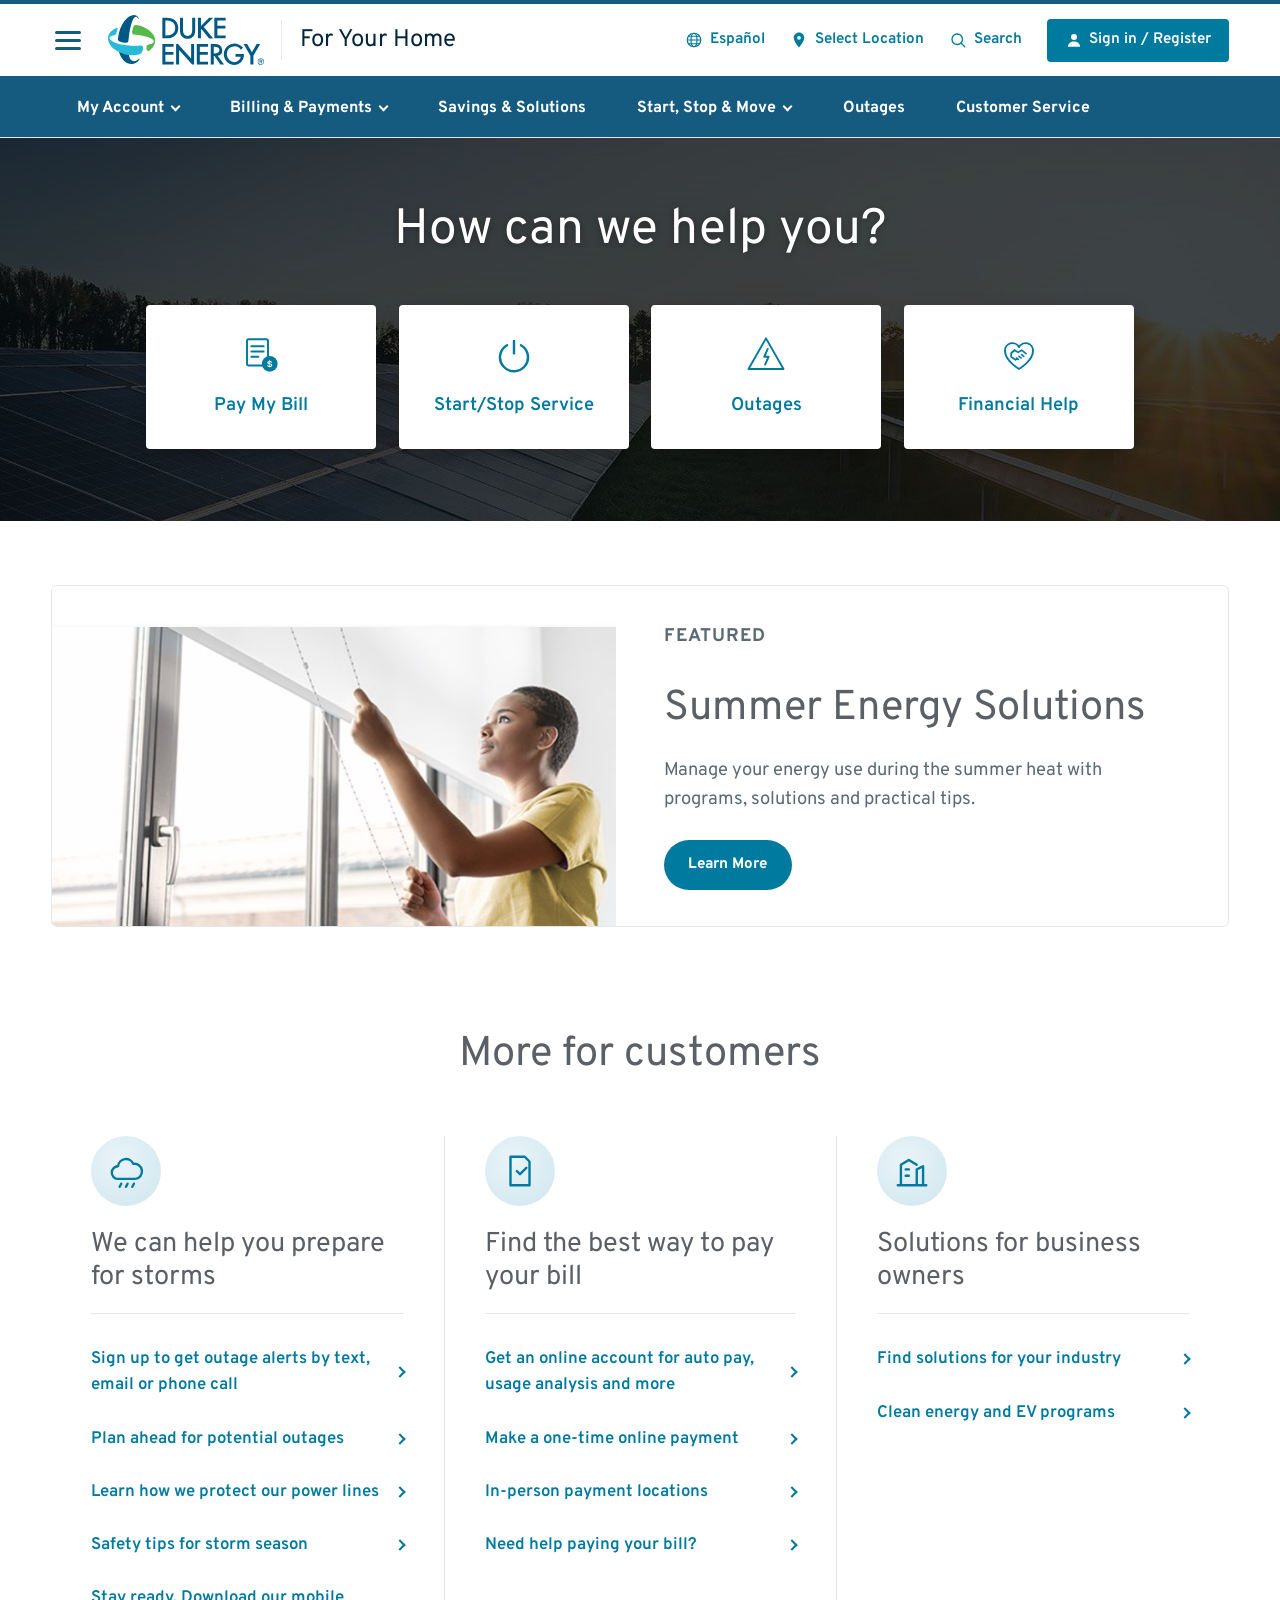
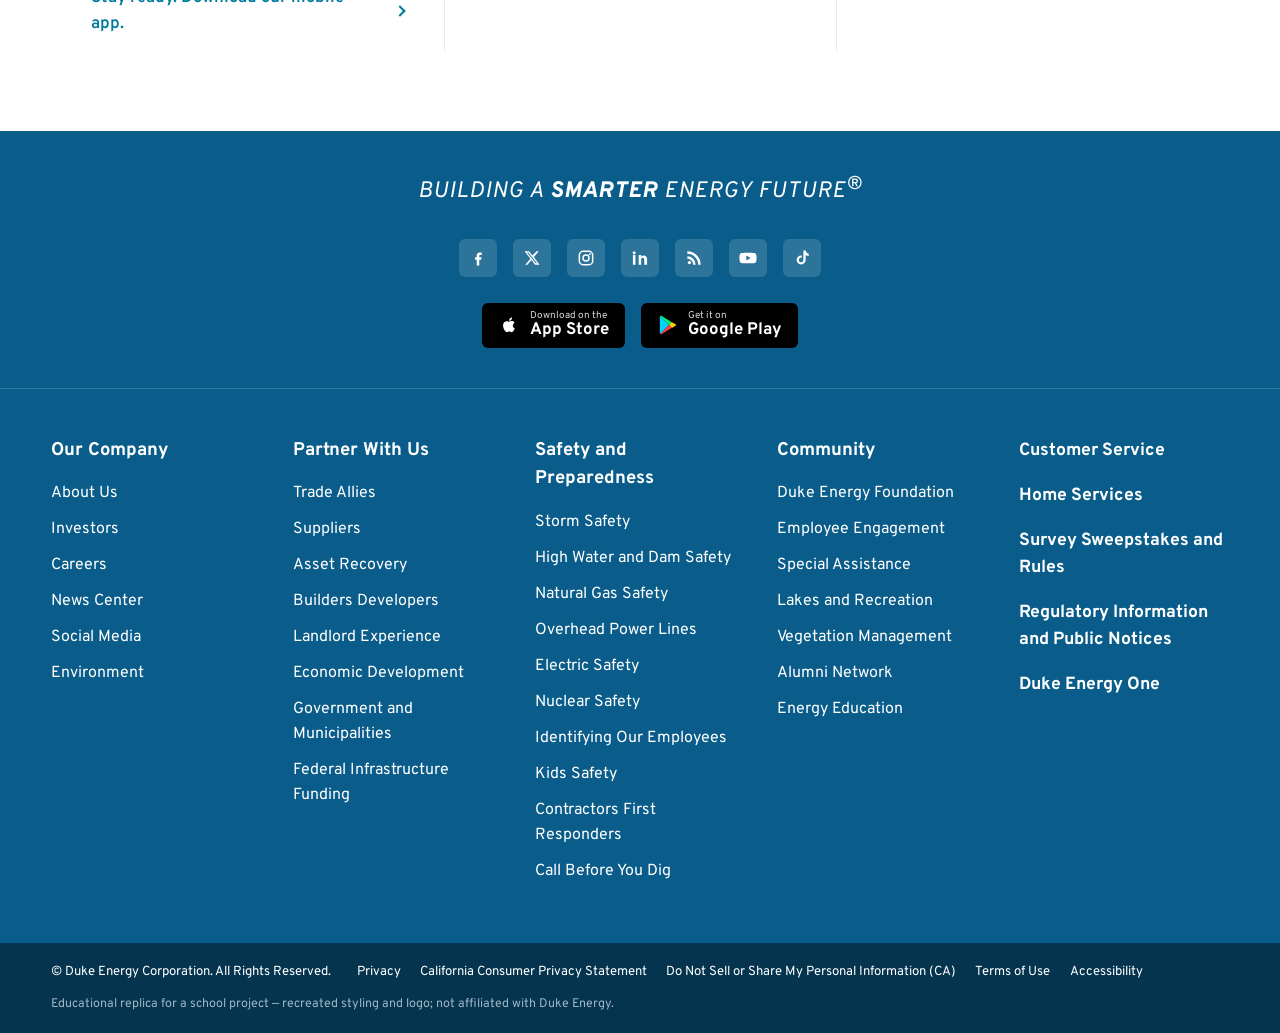
==== commit 060aee46: "Redesign bill to closely match a real Duke Energy bill - Page 1: usage graph moved into the left col" ====
--- a/bill.html
+++ b/bill.html
@@ -4,7 +4,7 @@
   <meta charset="UTF-8" />
   <meta name="viewport" content="width=device-width, initial-scale=1.0" />
   <title>Your Energy Bill | Duke Energy</title>
-  <link rel="stylesheet" href="styles.css" />
+  <link rel="stylesheet" href="styles.css?v=5" />
   <link rel="preconnect" href="https://fonts.googleapis.com" />
   <link href="https://fonts.googleapis.com/css2?family=Overpass:wght@400;500;600;700;800&display=swap" rel="stylesheet" />
 </head>
@@ -32,58 +32,71 @@
       <div class="bill-head">
         <h1>Your Energy Bill</h1>
         <span class="bill-head__page">Page 1 of 3</span>
-        <table class="bill-head__meta">
-          <tr><td class="lbl">Service address</td><td></td></tr>
-          <tr><td class="name" id="bName"></td><td class="bill-head__date"><span>Bill date &nbsp;&nbsp;&nbsp;&nbsp;&nbsp;&nbsp;&nbsp;&nbsp;&nbsp;&nbsp;&nbsp;&nbsp;&nbsp;&nbsp;&nbsp;&nbsp;&nbsp;&nbsp;&nbsp;&nbsp;&nbsp;&nbsp;</span><strong id="bBillDate"></strong></td></tr>
-          <tr><td id="bAddr1"></td><td class="bill-head__date"><span>For service &nbsp;&nbsp;&nbsp;&nbsp;&nbsp;&nbsp;&nbsp;&nbsp;&nbsp;</span><strong id="bService"></strong></td></tr>
-          <tr><td id="bAddr2"></td><td class="bill-head__date"><span>&nbsp;&nbsp;&nbsp;&nbsp;&nbsp;&nbsp;&nbsp;&nbsp;&nbsp;&nbsp;&nbsp;&nbsp;&nbsp;&nbsp;&nbsp;&nbsp;&nbsp;&nbsp;&nbsp;&nbsp;&nbsp;&nbsp;&nbsp;&nbsp;&nbsp;&nbsp;&nbsp;&nbsp;&nbsp;&nbsp;&nbsp;&nbsp;&nbsp;&nbsp;&nbsp;&nbsp;&nbsp;&nbsp;&nbsp;&nbsp;&nbsp;&nbsp;&nbsp;&nbsp;&nbsp;&nbsp;&nbsp;&nbsp;&nbsp;</span><strong id="bDays"></strong></td></tr>
-          <tr><td></td><td class="bill-head__acct"><span>Account number</span><strong id="bAcct"></strong></td></tr>
+        <div class="bill-head__row">
+          <div class="bill-head__svc">
+            <p class="lbl">Service address</p>
+            <p class="name" id="bName"></p>
+            <p id="bAddr1"></p>
+            <p id="bAddr2"></p>
+          </div>
+          <div class="bill-head__info">
+            <div class="bhi"><span>Bill date</span><strong id="bBillDate"></strong></div>
+            <div class="bhi"><span>For service</span><strong id="bService"></strong></div>
+            <div class="bhi"><span></span><strong id="bDays"></strong></div>
+            <div class="bhi bhi--acct"><span>Account number</span><strong id="bAcct"></strong></div>
+          </div>
+        </div>
+      </div>
+    </div>
+
+    <!-- ===== Left: billing summary + usage  |  Right: thank you ===== -->
+    <div class="bill-mid">
+      <div class="bill-left">
+        <div class="bill-summary">
+          <h2 class="bill-h">Billing summary</h2>
+          <table class="bill-sumtable" id="bSummary"></table>
+        </div>
+
+        <!-- Usage snapshot (left column only, like a real bill) -->
+        <h2 class="bill-h bill-h--usage">Your usage snapshot</h2>
+        <div class="bill-chart">
+          <p class="bill-chart__title">Electric usage history</p>
+          <div class="bill-chart__plot" id="bChart"></div>
+        </div>
+        <p class="bill-temp__title">Average temperature in degrees</p>
+        <div class="bill-temp" id="bTemps"></div>
+        <table class="bill-usetable">
+          <thead><tr><th></th><th>Current Month</th><th id="bLastYearHd"></th><th>12-Month Usage</th><th>Avg Monthly Usage</th></tr></thead>
+          <tbody>
+            <tr>
+              <td class="bill-usetable__row">Electric (kWh)</td>
+              <td id="bCurMonth"></td>
+              <td id="bLastYear"></td>
+              <td id="b12mo"></td>
+              <td id="bAvg"></td>
+            </tr>
+          </tbody>
         </table>
-      </div>
-    </div>
-
-    <!-- ===== Billing summary + thank you ===== -->
-    <div class="bill-mid">
-      <div class="bill-summary">
-        <h2 class="bill-h">Billing summary</h2>
-        <table class="bill-sumtable" id="bSummary"></table>
-      </div>
+        <p class="bill-usetable__note">12-month usage based on most recent history</p>
+      </div>
+
       <div class="bill-thanks">
         <span class="bill-thanks__icon">
           <svg viewBox="0 0 24 24" fill="currentColor" aria-hidden="true"><circle cx="12" cy="12" r="11"/><text x="12" y="17" text-anchor="middle" font-size="14" font-weight="700" fill="#fff" font-family="Arial">$</text></svg>
         </span>
         <p class="bill-thanks__lead">Thank you for your payment.</p>
-        <p>Do you or does someone you know need help with energy bills or other essentials as a result of the pandemic? Help is available through new and existing federal assistance programs for those that qualify.</p>
-        <p>Duke Energy is here to help you save on your summer energy bills. See all the ways we can help you lower your energy use and better manage your bills at duke-energy.com/SummerHeat.</p>
-      </div>
-    </div>
-
-    <!-- ===== Usage snapshot ===== -->
-    <h2 class="bill-h bill-h--usage">Your usage snapshot</h2>
-    <div class="bill-usage">
-      <div class="bill-chart">
-        <p class="bill-chart__title">Electric usage history</p>
-        <div class="bill-chart__plot" id="bChart"></div>
-      </div>
-    </div>
-    <p class="bill-temp__title">Average temperature in degrees</p>
-    <div class="bill-temp" id="bTemps"></div>
-    <table class="bill-usetable">
-      <thead><tr><th></th><th>Current Month</th><th id="bLastYearHd"></th><th>12-Month Usage</th><th>Avg Monthly Usage</th></tr></thead>
-      <tbody>
-        <tr>
-          <td class="bill-usetable__row">Electric (kWh)</td>
-          <td id="bCurMonth"></td>
-          <td id="bLastYear"></td>
-          <td id="b12mo"></td>
-          <td id="bAvg"></td>
-        </tr>
-      </tbody>
-    </table>
-    <p class="bill-usetable__note">12-month usage based on most recent history</p>
+        <p>For a complete listing of all Florida rates and riders, visit duke-energy.com/rates.</p>
+        <p>Your current rate is Residential Service (RS-1).</p>
+        <p>Help neighbors struggling to pay their energy bills with a gift to the Share the Light Fund. Contributions are matched by the Duke Energy Foundation up to $500,000. Learn more at duke-energy.com/Share.</p>
+      </div>
+    </div>
 
     <!-- ===== Payment stub ===== -->
-    <div class="bill-perf"><span>Please return this portion with your payment.  Thank you for your business.</span></div>
+    <!-- Mail-payment note: light-blue box that straddles the perforation line -->
+    <div class="bill-paynote"><strong>Mail your payment at least 7 days before the due date</strong> or pay instantly at duke-energy.com/billing. Late payments are subject to a 1.5% late charge.</div>
+    <div class="bill-perf">
+      <span class="bill-perf__note">Please return this portion with your payment.  Thank you for your business.</span>
+    </div>
 
     <div class="bill-stub">
       <div class="bill-stub__left">
@@ -94,25 +107,25 @@
           </span>
         </div>
         <p class="bill-stub__mail">Duke Energy Return Mail<br>PO Box 1090<br>Charlotte, NC 28201-1090</p>
-        <p class="bill-stub__cust"><strong id="bStubName"></strong><br><span id="bStubAddr1"></span><br><span id="bStubAddr2"></span></p>
+        <p class="bill-stub__cust" id="bStubName"></p>
+        <p class="bill-stub__custaddr"><span id="bStubAddr1"></span><br><span id="bStubAddr2"></span></p>
+      </div>
+      <div class="bill-stub__right">
+        <div class="bill-stub__payrow">
+          <div class="bill-stub__acct2"><span>Account number</span><strong id="bStubAcct"></strong></div>
+          <div class="bill-stub__due">
+            <div class="bill-stub__duehd">Amount due</div>
+            <div class="bill-stub__duebody">
+              <div class="bill-stub__duebox"><strong id="bStubAmt"></strong><span>by <em id="bStubDue"></em></span></div>
+              <div class="bill-stub__latebox"><em>After <span id="bStubDue3"></span>, a late charge will apply.</em></div>
+            </div>
+          </div>
+        </div>
+        <div class="bill-stub__lines">
+          <div><span class="bill-stub__line"></span><small>Add here, to help others with a contribution to the Share the Light Fund</small></div>
+          <div><span class="bill-stub__line"></span><small>Amount enclosed</small></div>
+        </div>
         <p class="bill-stub__proc">Duke Energy Payment Processing<br>PO Box 1094<br>Charlotte, NC 28201-1094</p>
-      </div>
-      <div class="bill-stub__right">
-        <p class="bill-stub__note"><strong>Mail your payment at least 7 days before the due date</strong> or pay instantly at duke-energy.com/billing.</p>
-        <div class="bill-stub__acctrow">
-          <span>Account number</span><strong id="bStubAcct"></strong>
-        </div>
-        <div class="bill-stub__draft">
-          <p class="bill-stub__drafthd">Amount of automatic draft</p>
-          <div class="bill-stub__draftbox">
-            <div class="bill-stub__amt"><strong id="bStubAmt"></strong><span>by <em id="bStubDue"></em></span></div>
-            <p class="bill-stub__draftnote">Your payment is scheduled to be made by monthly automatic draft on <span id="bStubDue2"></span></p>
-          </div>
-        </div>
-        <div class="bill-stub__lines">
-          <div><span class="bill-stub__line"></span><small>Add here, to help others with a contribution to Share the Light</small></div>
-          <div><span class="bill-stub__line"></span><small>Amount enclosed</small></div>
-        </div>
       </div>
     </div>
     <div class="bill-barcode" id="bBarcode"></div>
@@ -288,7 +301,9 @@
     </div>
   </div>
 
-  <script src="accounts.js?v=5"></script>
-  <script src="bill.js?v=4"></script>
+  <p class="bill-disc container">Educational replica for a school project &mdash; recreated styling and logo; not affiliated with Duke Energy.</p>
+
+  <script src="accounts.js?v=8"></script>
+  <script src="bill.js?v=7"></script>
 </body>
 </html>
--- a/styles.css
+++ b/styles.css
@@ -606,34 +606,40 @@
 .billbar { display: flex; align-items: center; justify-content: space-between; padding: 1.1rem 0; max-width: 820px; }
 .billbar__back { color: var(--duke-link); font-weight: 700; }
 .billpage { background: #fff; max-width: 820px; margin: 0 auto 1.5rem; padding: 38px 46px; box-shadow: 0 6px 26px rgba(0,0,0,.18); color: #2f363c; font-size: 12px; line-height: 1.4; }
-.bill-h { color: #0a6ca6; font-size: 15px; font-weight: 700; margin: 0 0 6px; }
+.bill-h { color: #5bb8e0; font-size: 16px; font-weight: 700; margin: 0 0 6px; }
 
 /* masthead */
 .bill-top { display: grid; grid-template-columns: 1fr 1fr; gap: 20px; padding-bottom: 14px; }
-.bill-brand { display: flex; flex-direction: column; align-items: center; justify-self: start; }
-.bill-brand__mark { display: block; position: relative; width: 150px; }
+.bill-brand { display: flex; flex-direction: row; align-items: center; gap: 18px; justify-self: start; }
+.bill-brand__mark { display: block; position: relative; width: 150px; flex: none; }
 .bill-brand__mark--sm { width: 116px; }
 .bill-logo { display: block; width: 100%; height: auto; }
 .bill-logo--sm { width: 100%; }
 .bill-brand__sub { display: block; color: #0a6ca6; font-weight: 800; letter-spacing: .2em; font-size: 11px; line-height: 1; margin: 2px 0 0; padding-left: 35%; }
 .bill-brand__mark--sm .bill-brand__sub { font-size: 9px; }
-.bill-brand__contact { display: flex; flex-direction: column; align-items: center; font-size: 10.5px; color: #4a5158; margin-top: 9px; line-height: 1.4; }
-.bill-head h1 { color: #0a6ca6; font-size: 22px; font-weight: 700; margin: 0; }
+.bill-brand__contact { display: flex; flex-direction: column; align-items: flex-start; font-size: 10.5px; line-height: 1.55; }
+.bill-brand__contact span:first-child { color: #0a6ca6; }
+.bill-brand__contact span:last-child { color: #2f363c; }
+.bill-head h1 { color: #2b8fc9; font-size: 22px; font-weight: 700; margin: 0; }
 .bill-head__page { float: right; font-size: 10px; color: #5a6066; margin-top: -18px; }
-.bill-head__meta { width: 100%; border-collapse: collapse; margin-top: 8px; }
-.bill-head__meta td { vertical-align: top; padding: 1px 0; font-size: 11px; }
-.bill-head__meta .lbl { font-weight: 700; }
-.bill-head__meta .name { font-weight: 700; }
-.bill-head__date span, .bill-head__acct span { color: #5a6066; margin-right: 6px; }
-.bill-head__date strong, .bill-head__acct strong { font-weight: 700; }
-.bill-head__acct { padding-top: 6px !important; }
+/* Service address (left) + bill info (right), perfectly aligned columns */
+.bill-head__row { display: flex; justify-content: space-between; align-items: flex-start; gap: 28px; margin-top: 8px; }
+.bill-head__svc p { margin: 0; font-size: 11px; line-height: 1.5; white-space: nowrap; }
+.bill-head__svc .lbl { font-weight: 700; }
+.bill-head__svc .name { font-weight: 400; }
+.bill-head__info { font-size: 11px; flex: none; }
+.bhi { display: grid; grid-template-columns: 72px auto; column-gap: 6px; align-items: baseline; padding: 1px 0; }
+.bhi span { color: #5a6066; }
+.bhi strong { font-weight: 700; white-space: nowrap; }
+.bhi--acct { grid-template-columns: auto auto; margin-top: 7px; }
 
 /* summary + thanks */
-.bill-mid { display: grid; grid-template-columns: 1.05fr 1fr; gap: 26px; padding: 6px 0 18px; border-top: 2px solid #0a6ca6; margin-top: 4px; }
-.bill-sumtable { width: 100%; border-collapse: collapse; }
-.bill-sumtable td { padding: 3px 0; border-bottom: 1px solid #e3e7ea; }
+.bill-mid { display: grid; grid-template-columns: 1.05fr 1fr; gap: 26px; padding: 6px 0 18px; border-top: 2px solid #0a6ca6; margin-top: 4px; align-items: start; }
+.bill-left { min-width: 0; }
+.bill-sumtable { width: 100%; border-collapse: collapse; background: #c7e4f3; }
+.bill-sumtable td { padding: 4px 10px; }
 .bill-sumtable td.num { text-align: right; }
-.bill-sumtable tr.indent td:first-child { padding-left: 14px; font-style: italic; color: #5a6066; }
+.bill-sumtable tr.indent td:first-child { padding-left: 22px; font-style: italic; color: #5a6066; }
 .bill-sumtable tr.total td { font-weight: 700; border-bottom: 0; border-top: 1.5px solid #2f363c; padding-top: 5px; }
 .bill-thanks { font-size: 10.5px; color: #444; position: relative; }
 .bill-thanks__icon { color: #0a6ca6; }
@@ -646,39 +652,48 @@
 .bill-chart__title { text-align: center; font-weight: 700; font-size: 11px; margin: 2px 0 2px; }
 .bill-chart__svg { width: 100%; height: auto; display: block; }
 .bill-temp__title { text-align: center; font-size: 9px; color: #5a6066; margin: 2px 0; }
-.bill-temp { display: flex; padding: 0 16px 0 44px; }
+.bill-temp { display: flex; padding: 0 2.857% 0 7.857%; }
 .bill-temp span { flex: 1; text-align: center; font-size: 8px; color: #5a6066; }
-.bill-usetable { width: 60%; border-collapse: collapse; margin: 10px 0 2px; }
+.bill-usetable { width: 100%; border-collapse: collapse; margin: 10px 0 2px; }
 .bill-usetable th, .bill-usetable td { border: 1px solid #c5cbd0; padding: 3px 6px; font-size: 10px; text-align: center; }
 .bill-usetable th { background: #f0f2f4; font-weight: 700; }
 .bill-usetable th:first-child, .bill-usetable td:first-child { text-align: left; }
 .bill-usetable__note { font-size: 9px; color: #5a6066; margin: 2px 0 0; }
 
 /* perforation + stub */
-.bill-perf { border-top: 2px dashed #9aa0a6; margin: 22px 0 0; position: relative; }
-.bill-perf span { position: absolute; top: -7px; left: 0; background: #fff; padding-right: 8px; font-size: 8px; color: #7a8288; }
-.bill-stub { display: grid; grid-template-columns: 1fr 1fr; gap: 26px; padding-top: 20px; }
-.bill-stub__mail, .bill-stub__proc, .bill-stub__cust { font-size: 10px; margin: 8px 0; line-height: 1.45; }
-.bill-stub__cust strong { font-size: 11px; }
-.bill-stub__note { font-size: 10px; margin: 0 0 8px; }
+.bill-paynote { width: 53%; margin: 18px 0 0 47%; background: #d9edf7; padding: 8px 12px 16px; font-size: 10px; line-height: 1.4; color: #2f363c; }
+.bill-paynote strong { font-weight: 700; }
+.bill-perf { border-top: 1.5px solid #2f363c; margin: -9px 0 0; position: relative; }
+.bill-perf__note { position: absolute; top: -7px; left: 0; background: #fff; padding-right: 8px; font-size: 8px; color: #7a8288; }
+.bill-perf__num { position: absolute; top: -8px; left: 40%; background: #fff; padding: 0 10px; font-size: 11px; color: #3f464d; font-family: "Courier New", Courier, monospace; }
+.bill-stub { display: grid; grid-template-columns: 1fr 1.12fr; gap: 26px; padding-top: 18px; }
+.bill-stub__mail, .bill-stub__proc, .bill-stub__cust, .bill-stub__custaddr { font-size: 10px; line-height: 1.5; }
+.bill-stub__mail { margin: 8px 0; }
+.bill-stub__cust { margin: 14px 0 0; }
+.bill-stub__custaddr { margin: 0; }
+.bill-stub__proc { margin: 16px 0 0; }
+.bill-stub__note { font-size: 10px; margin: 0 0 10px; line-height: 1.4; }
 .bill-stub__note strong { font-weight: 700; }
-.bill-stub__acctrow { display: flex; justify-content: flex-end; gap: 10px; align-items: baseline; font-size: 10px; margin-bottom: 6px; }
-.bill-stub__acctrow strong { font-size: 12px; }
-.bill-stub__drafthd { background: #0a6ca6; color: #fff; font-weight: 700; font-size: 11px; text-align: right; padding: 3px 8px; margin: 0; }
-.bill-stub__draftbox { display: grid; grid-template-columns: auto 1fr; gap: 10px; border: 1px solid #9cc6db; background: #eaf4f9; padding: 8px; }
-.bill-stub__amt { text-align: center; border-right: 1px solid #9cc6db; padding-right: 10px; }
-.bill-stub__amt strong { display: block; font-size: 16px; color: #2f363c; }
-.bill-stub__amt span { font-size: 9px; color: #5a6066; }
-.bill-stub__draftnote { font-size: 9.5px; color: #2f363c; margin: 0; align-self: center; }
+/* Account number sits to the LEFT of the Amount-due box (in white), like the real bill */
+.bill-stub__payrow { display: flex; align-items: flex-end; gap: 16px; margin: 6px 0; }
+.bill-stub__acct2 { font-size: 10px; white-space: nowrap; padding-bottom: 12px; line-height: 1.5; text-align: right; }
+.bill-stub__acct2 span { display: block; color: #2f363c; }
+.bill-stub__acct2 strong { font-size: 12px; }
+/* Amount due (blue boxes) */
+.bill-stub__due { flex: 1; }
+.bill-stub__duehd { background: #9fd2e6; color: #fff; font-weight: 700; font-size: 13px; padding: 3px 12px; }
+.bill-stub__duebody { display: grid; grid-template-columns: auto 1fr; gap: 10px; background: #e4f1f8; border: 1px solid #9fd2e6; border-top: 0; padding: 9px; align-items: stretch; }
+.bill-stub__duebox { background: #fff; border: 1px solid #2f363c; padding: 6px 18px; text-align: center; display: flex; flex-direction: column; justify-content: center; }
+.bill-stub__duebox strong { font-size: 17px; color: #2f363c; }
+.bill-stub__duebox span { font-size: 9.5px; font-style: italic; color: #5a6066; }
+.bill-stub__latebox { background: #fff; border: 1px solid #2f363c; padding: 6px 10px; font-size: 10px; font-style: italic; color: #4a5158; display: flex; align-items: center; line-height: 1.3; }
 .bill-stub__lines { display: flex; gap: 16px; margin-top: 12px; }
 .bill-stub__lines > div { flex: 1; }
 .bill-stub__line { display: block; border-bottom: 1px solid #2f363c; height: 16px; margin-bottom: 2px; }
 .bill-stub__lines small { font-size: 8.5px; color: #5a6066; }
 
-.bill-barcode { margin-top: 22px; text-align: center; }
-.bill-barcode__bars { display: flex; justify-content: center; gap: 1px; height: 34px; }
-.bill-barcode__bars span { display: block; height: 100%; background: #1a1a1a; }
-.bill-barcode__num { font-size: 9px; letter-spacing: 1px; margin-top: 3px; font-family: "Courier New", monospace; }
+.bill-barcode { margin-top: 18px; text-align: center; }
+.bill-barcode__num { font-family: "Courier New", Courier, monospace; font-weight: 700; font-size: 13px; letter-spacing: 1px; margin-top: 4px; color: #1a1a1a; }
 .bill-disc { text-align: center; color: #6a7178; font-size: 11px; max-width: 820px; padding-bottom: 2rem; }
 
 /* ---- Pages 2 & 3 ---- */
@@ -719,12 +734,12 @@
 .bill-detnote { font-size: 11px; color: #2f363c; padding-top: 4px; line-height: 1.4; }
 
 @media (max-width: 700px) {
+  .bill-cols2, .bill-detail { grid-template-columns: 1fr; gap: 14px; }
+  .bill-usebox { max-width: 100%; }
   .billpage { padding: 22px 18px; }
   .bill-top, .bill-mid, .bill-stub { grid-template-columns: 1fr; gap: 14px; }
   .bill-head__page { float: none; display: block; margin: 4px 0 0; }
   .bill-usetable { width: 100%; }
-  .bill-cols2, .bill-detail { grid-template-columns: 1fr; gap: 14px; }
-  .bill-usebox { max-width: 100%; }
 }
 @media print {
   .billbar, .bill-disc, .topband { display: none !important; }
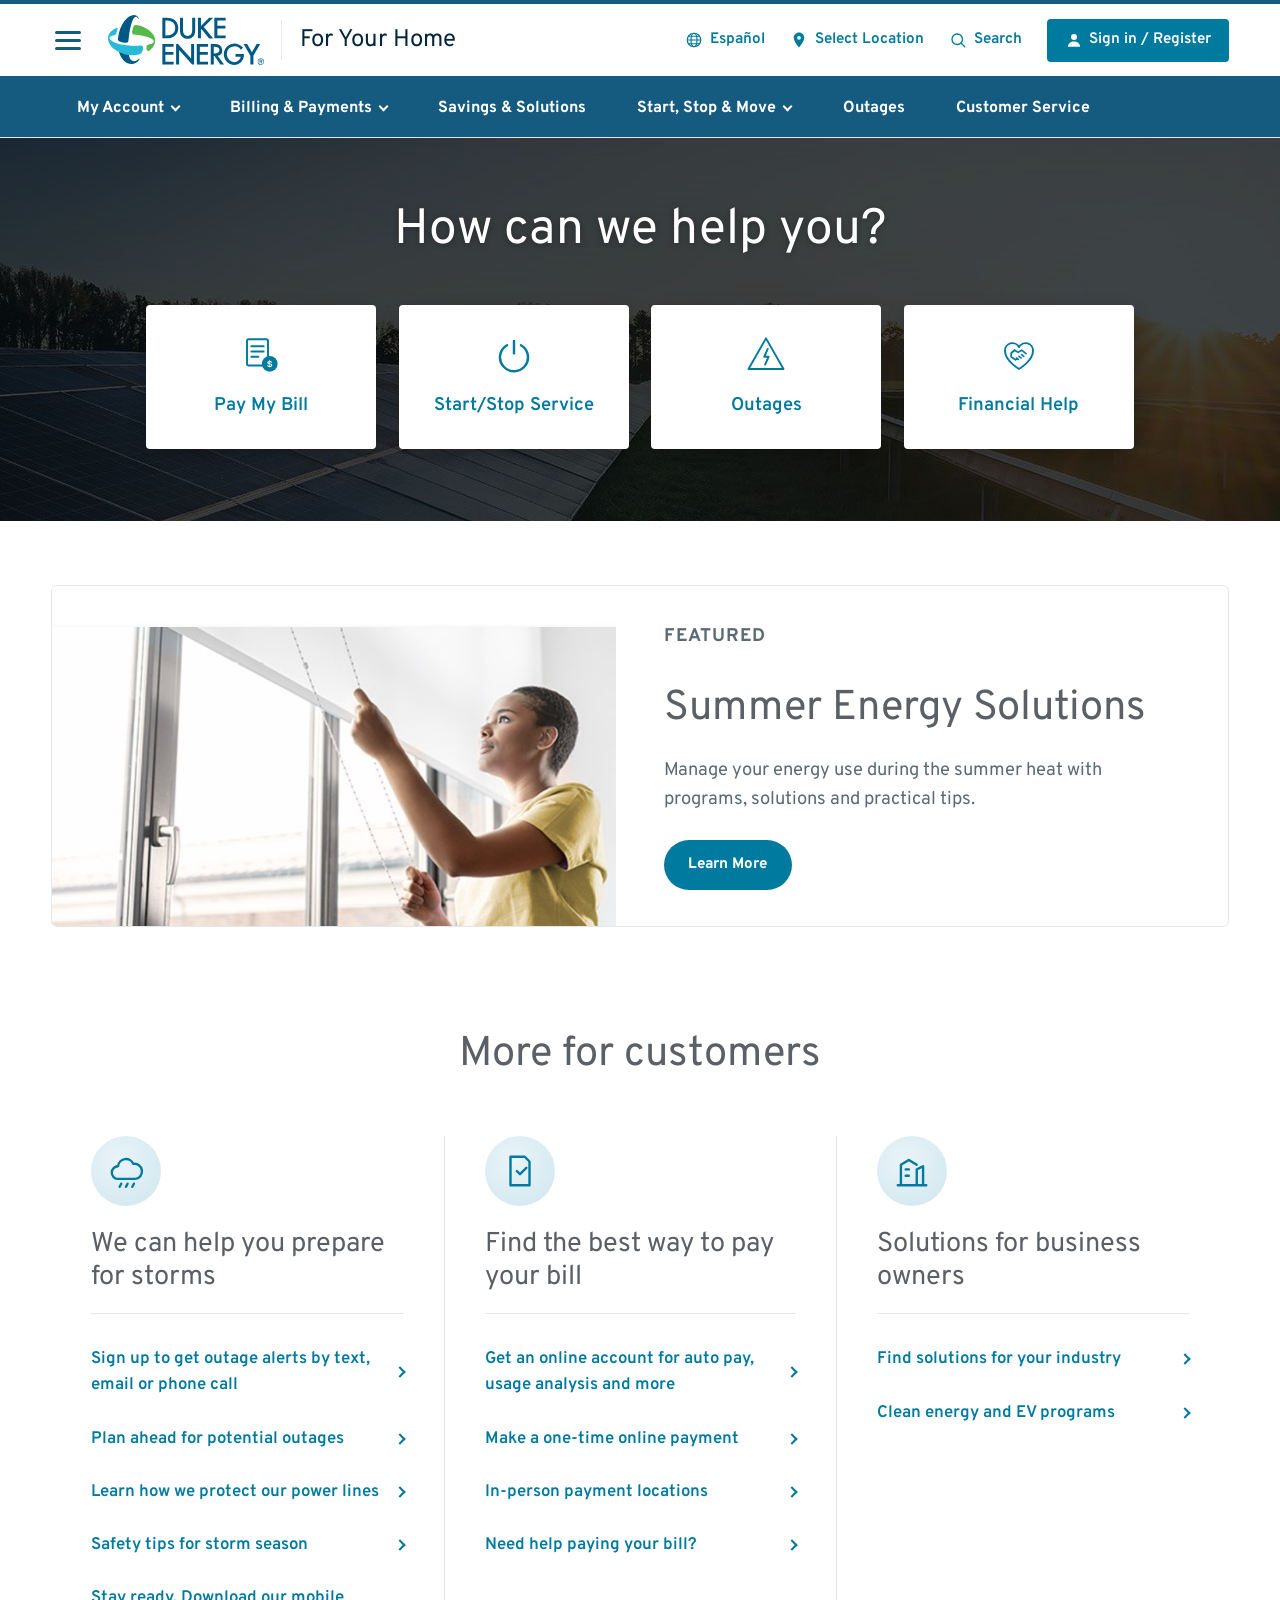
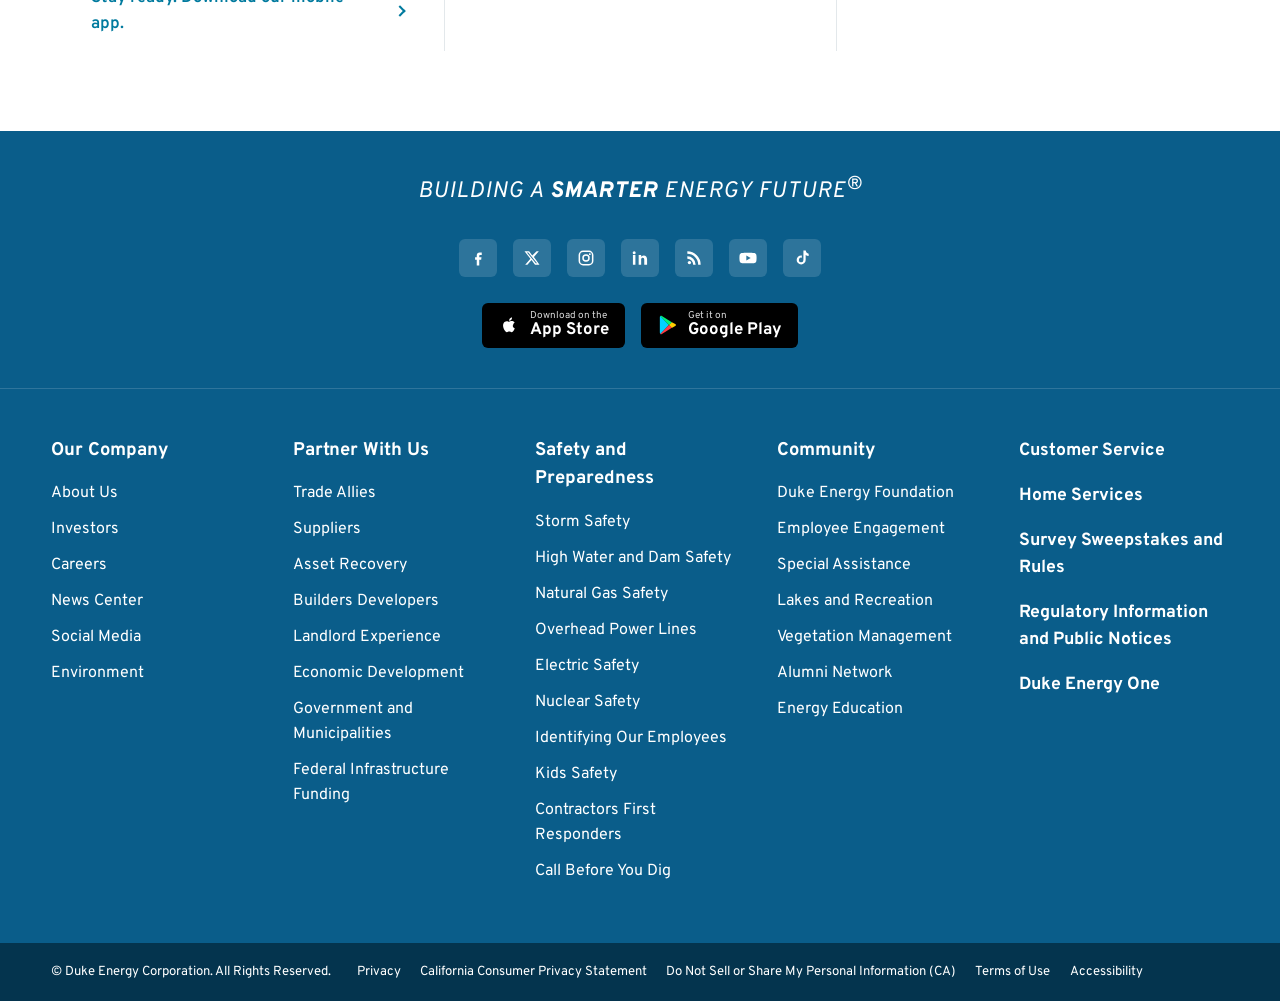
==== commit 43cbc345: "fix right alignment & remove discalimer" ====
--- a/bill.html
+++ b/bill.html
@@ -4,7 +4,7 @@
   <meta charset="UTF-8" />
   <meta name="viewport" content="width=device-width, initial-scale=1.0" />
   <title>Your Energy Bill | Duke Energy</title>
-  <link rel="stylesheet" href="styles.css?v=5" />
+  <link rel="stylesheet" href="styles.css?v=8" />
   <link rel="preconnect" href="https://fonts.googleapis.com" />
   <link href="https://fonts.googleapis.com/css2?family=Overpass:wght@400;500;600;700;800&display=swap" rel="stylesheet" />
 </head>
@@ -16,6 +16,8 @@
     <button class="dbtn dbtn--primary" id="printBtn">Download / Print PDF</button>
   </div>
 
+  <div class="billscaler">
+  <div class="billsheet">
   <div class="billpage" id="billPage">
     <!-- ===== Top: masthead ===== -->
     <div class="bill-top">
@@ -114,10 +116,10 @@
         <div class="bill-stub__payrow">
           <div class="bill-stub__acct2"><span>Account number</span><strong id="bStubAcct"></strong></div>
           <div class="bill-stub__due">
-            <div class="bill-stub__duehd">Amount due</div>
+            <div class="bill-stub__duehd" id="bStubDueHd">Amount due</div>
             <div class="bill-stub__duebody">
               <div class="bill-stub__duebox"><strong id="bStubAmt"></strong><span>by <em id="bStubDue"></em></span></div>
-              <div class="bill-stub__latebox"><em>After <span id="bStubDue3"></span>, a late charge will apply.</em></div>
+              <div class="bill-stub__latebox" id="bStubNote"></div>
             </div>
           </div>
         </div>
@@ -300,10 +302,11 @@
       <p class="bill-detnote"></p>
     </div>
   </div>
-
-  <p class="bill-disc container">Educational replica for a school project &mdash; recreated styling and logo; not affiliated with Duke Energy.</p>
+  </div>
+  </div>
+
 
   <script src="accounts.js?v=8"></script>
-  <script src="bill.js?v=7"></script>
+  <script src="bill.js?v=9"></script>
 </body>
 </html>
--- a/styles.css
+++ b/styles.css
@@ -628,10 +628,31 @@
 .bill-head__svc .lbl { font-weight: 700; }
 .bill-head__svc .name { font-weight: 400; }
 .bill-head__info { font-size: 11px; flex: none; }
-.bhi { display: grid; grid-template-columns: 72px auto; column-gap: 6px; align-items: baseline; padding: 1px 0; }
-.bhi span { color: #5a6066; }
+/* Labels right-aligned, values in a left-aligned column (Bill date / For service / Account number) */
+/* .bhi { display: grid; grid-template-columns: 92px auto; column-gap: 10px; align-items: baseline; padding: 1px 0; }
+.bhi span { color: #5a6066; text-align: right; }
 .bhi strong { font-weight: 700; white-space: nowrap; }
-.bhi--acct { grid-template-columns: auto auto; margin-top: 7px; }
+.bhi--acct { margin-top: 7px; } */
+.bhi {
+  display: grid;
+  grid-template-columns: 92px auto;
+  column-gap: 10px;
+  align-items: baseline;
+}
+.bhi span { color: #5a6066; text-align: right; }
+.bhi strong {
+  font-weight: 700;
+  white-space: nowrap;
+  text-align: right;   /* add this */
+}
+
+.bill-head__info {
+  font-size: 11px;
+  flex: 1;              /* was: flex: none */
+  display: flex;
+  flex-direction: column;
+  align-items: flex-end; /* pushes the whole block to the right margin */
+}
 
 /* summary + thanks */
 .bill-mid { display: grid; grid-template-columns: 1.05fr 1fr; gap: 26px; padding: 6px 0 18px; border-top: 2px solid #0a6ca6; margin-top: 4px; align-items: start; }
@@ -713,7 +734,7 @@
 .bill-imp h4 { font-size: 12px; font-weight: 700; margin: 0 0 3px; }
 .bill-imp p { font-size: 11px; margin: 0; color: #2f363c; line-height: 1.42; }
 
-.bill-usebox { border: 1.5px solid #2f363c; padding: 9px 12px; margin-bottom: 12px; max-width: 60%; }
+.bill-usebox { border: 1.5px solid #2f363c; padding: 9px 12px; margin-bottom: 12px; width: 60%; }
 .bill-usebox__loc { font-size: 11px; margin: 2px 0 6px; color: #2f363c; }
 .bill-detbox__title { font-weight: 700; font-size: 11.5px; margin: 0 0 4px; }
 .bill-detbox__sub { font-weight: 700; font-size: 11px; margin: 0 0 4px; }
@@ -729,20 +750,21 @@
 .bill-sltable td { padding: 2px 0; }
 .bill-sltable tfoot td { border-top: 1.5px solid #2f363c; font-weight: 700; padding-top: 4px; }
 
-.bill-detail { display: grid; grid-template-columns: minmax(0,1fr) minmax(0,1fr); gap: 26px; align-items: start; margin-bottom: 6px; }
+.bill-detail { display: grid; grid-template-columns: 60% 1fr; gap: 22px; align-items: start; margin-bottom: 6px; }
 .bill-detbox { border: 1.5px solid #2f363c; padding: 9px 12px; }
 .bill-detnote { font-size: 11px; color: #2f363c; padding-top: 4px; line-height: 1.4; }
 
-@media (max-width: 700px) {
-  .bill-cols2, .bill-detail { grid-template-columns: 1fr; gap: 14px; }
-  .bill-usebox { max-width: 100%; }
-  .billpage { padding: 22px 18px; }
-  .bill-top, .bill-mid, .bill-stub { grid-template-columns: 1fr; gap: 14px; }
-  .bill-head__page { float: none; display: block; margin: 4px 0 0; }
-  .bill-usetable { width: 100%; }
+/* On mobile, show the bill as a scaled-down PDF page (fixed paper layout),
+   not a reflowed long document. JS sets the scale to fit the device width. */
+.billscaler { width: 100%; overflow: hidden; }
+.billsheet { width: 820px; margin: 0 auto; transform-origin: top left; }
+@media (max-width: 819px) {
+  .billsheet { margin: 0; }
 }
 @media print {
   .billbar, .bill-disc, .topband { display: none !important; }
   .billbody { background: #fff; }
+  .billscaler { height: auto !important; overflow: visible !important; }
+  .billsheet { transform: none !important; width: auto; margin: 0; }
   .billpage { box-shadow: none; margin: 0; max-width: none; }
 }
